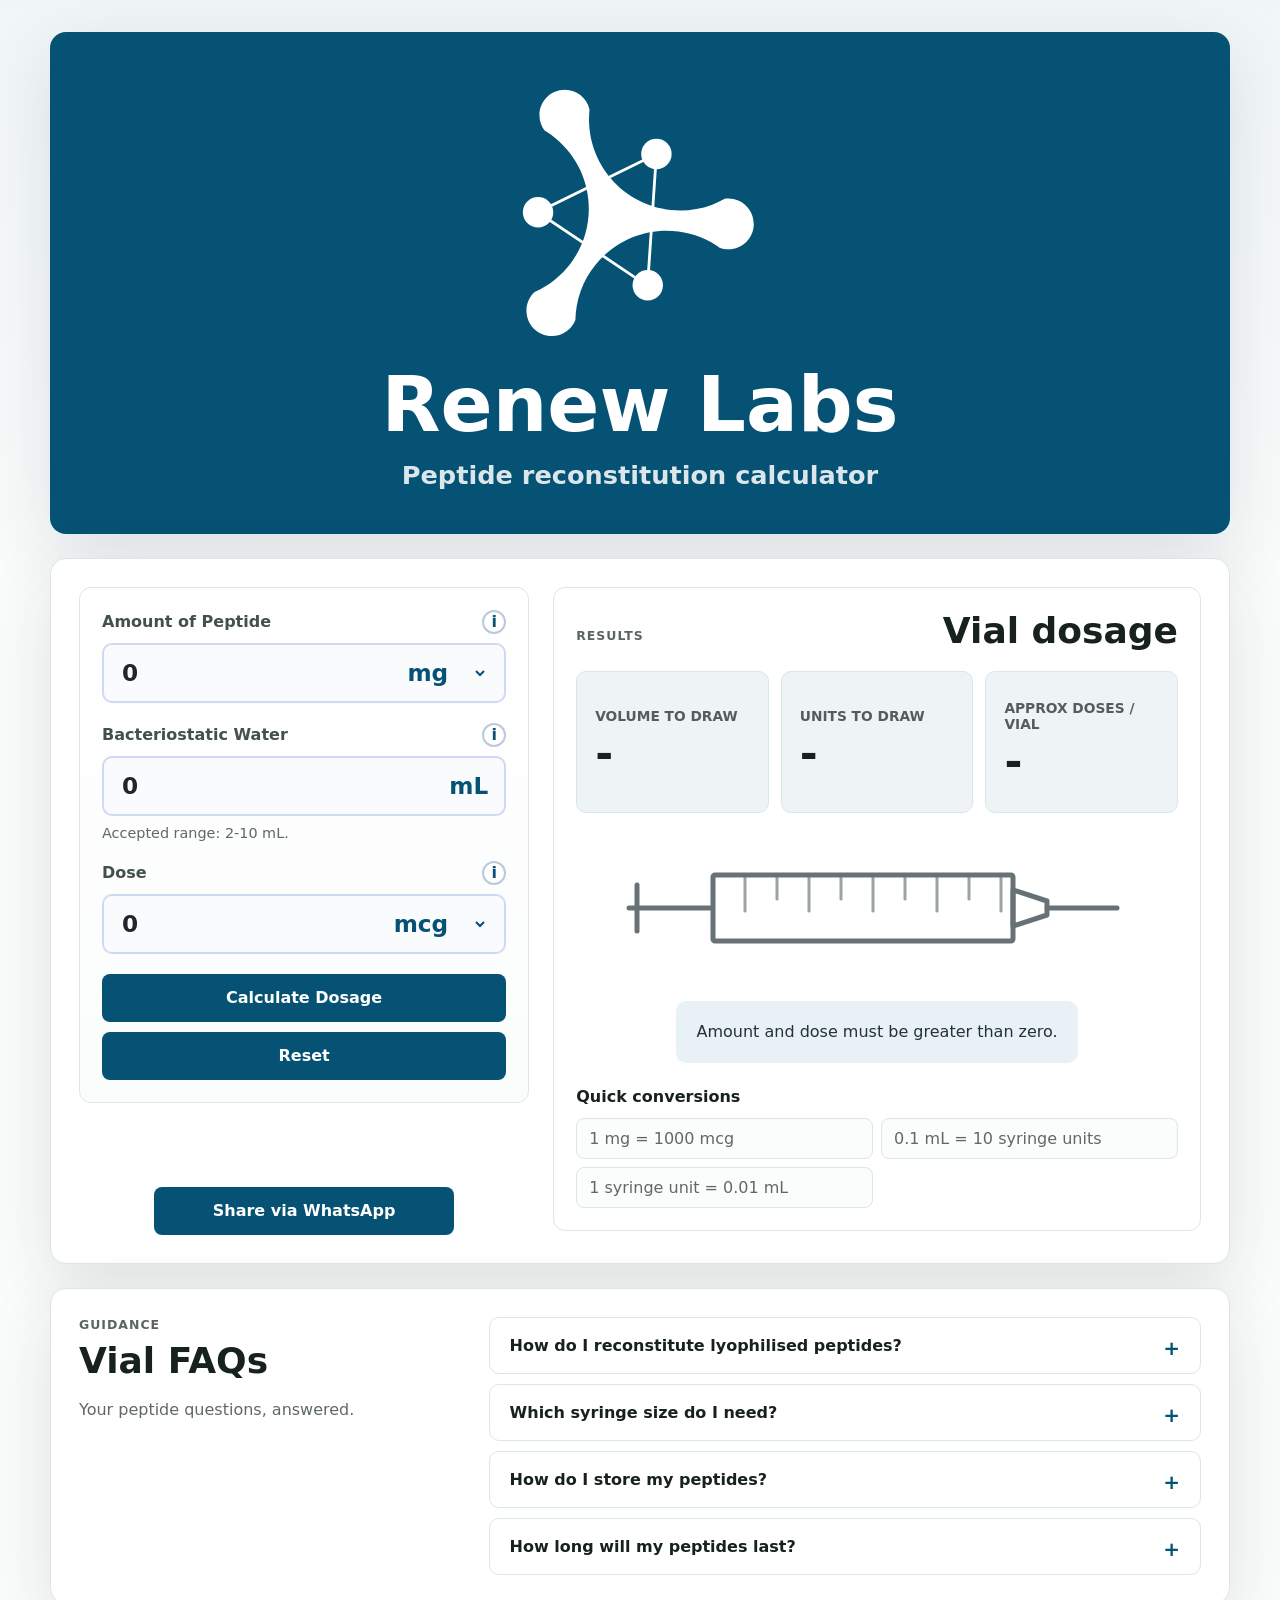
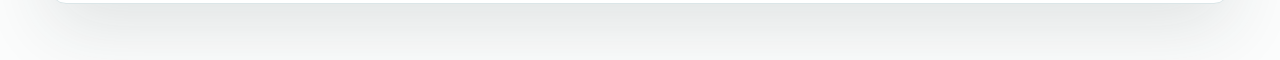
==== index.html @ fb5dd96b "Rename renew-peptide-calculator.html to index.html" ====
<!doctype html>
<html lang="en-GB">
  <head>
    <meta charset="UTF-8" />
    <meta name="viewport" content="width=device-width, initial-scale=1.0" />
    <meta
      name="description"
      content="Renew Labs peptide calculator for vial reconstitution research calculations."
    />
    <title>Renew Labs Peptide Calculator</title>
    <link rel="icon" type="image/svg+xml" href="data:image/svg+xml,%3Csvg%20xmlns%3D%22http%3A%2F%2Fwww.w3.org%2F2000%2Fsvg%22%20viewBox%3D%2269%2048%2075%2075%22%3E%3Cg%20fill%3D%22%23055275%22%3E%3Cpath%20d%3D%22M133.2%2C88.17c0%2C3.28-2.66%2C5.94-5.94%2C5.94-.74%2C0-1.44-.13-2.09-.37-.66-.47-1.35-.91-2.06-1.3-3.07-1.71-6.61-2.68-10.37-2.68-10.55%2C0-19.33%2C7.64-21.08%2C17.69-.18%2C1.06-.3%2C2.15-.32%2C3.26-.87%2C2.21-3.02%2C3.77-5.53%2C3.77-3.28%2C0-5.95-2.66-5.95-5.95%2C0-1.73.74-3.28%2C1.91-4.37.93-.41%2C1.82-.88%2C2.66-1.41%2C6.05-3.78%2C10.06-10.5%2C10.06-18.16%2C0-6.53-2.93-12.39-7.54-16.31-.88-.75-1.83-1.43-2.83-2.03-.76-1-1.21-2.24-1.21-3.59%2C0-3.29%2C2.66-5.95%2C5.95-5.95%2C2.82%2C0%2C5.18%2C1.96%2C5.8%2C4.6-.09.76-.12%2C1.53-.12%2C2.3%2C0%2C.26%2C0%2C.53.01.79.41%2C11.45%2C9.83%2C20.62%2C21.4%2C20.62%2C2.59%2C0%2C5.06-.46%2C7.35-1.3h0c1.07-.39%2C2.11-.87%2C3.09-1.43.28-.04.56-.06.85-.06%2C3.28%2C0%2C5.94%2C2.66%2C5.94%2C5.95Z%22%2F%3E%3Ccircle%20cx%3D%22110.35%22%20cy%3D%2271.78%22%20r%3D%223.57%22%2F%3E%3Ccircle%20cx%3D%22108.32%22%20cy%3D%22102.57%22%20r%3D%223.57%22%2F%3E%3Ccircle%20cx%3D%2282.58%22%20cy%3D%2285.44%22%20r%3D%223.57%22%2F%3E%3C%2Fg%3E%3Cpolygon%20points%3D%22108.27%20102.7%20110.35%2071.78%2082.5%2085.42%20108.27%20102.7%22%20fill%3D%22none%22%20stroke%3D%22%23055275%22%20stroke-miterlimit%3D%2210%22%20stroke-width%3D%22.66%22%2F%3E%3C%2Fsvg%3E" />
    <link rel="icon" type="image/png" sizes="32x32" href="[data-uri]" />
    <link rel="apple-touch-icon" href="[data-uri]" />
    <link rel="mask-icon" href="data:image/svg+xml,%3Csvg%20xmlns%3D%22http%3A%2F%2Fwww.w3.org%2F2000%2Fsvg%22%20viewBox%3D%2269%2048%2075%2075%22%3E%3Cg%20fill%3D%22%23055275%22%3E%3Cpath%20d%3D%22M133.2%2C88.17c0%2C3.28-2.66%2C5.94-5.94%2C5.94-.74%2C0-1.44-.13-2.09-.37-.66-.47-1.35-.91-2.06-1.3-3.07-1.71-6.61-2.68-10.37-2.68-10.55%2C0-19.33%2C7.64-21.08%2C17.69-.18%2C1.06-.3%2C2.15-.32%2C3.26-.87%2C2.21-3.02%2C3.77-5.53%2C3.77-3.28%2C0-5.95-2.66-5.95-5.95%2C0-1.73.74-3.28%2C1.91-4.37.93-.41%2C1.82-.88%2C2.66-1.41%2C6.05-3.78%2C10.06-10.5%2C10.06-18.16%2C0-6.53-2.93-12.39-7.54-16.31-.88-.75-1.83-1.43-2.83-2.03-.76-1-1.21-2.24-1.21-3.59%2C0-3.29%2C2.66-5.95%2C5.95-5.95%2C2.82%2C0%2C5.18%2C1.96%2C5.8%2C4.6-.09.76-.12%2C1.53-.12%2C2.3%2C0%2C.26%2C0%2C.53.01.79.41%2C11.45%2C9.83%2C20.62%2C21.4%2C20.62%2C2.59%2C0%2C5.06-.46%2C7.35-1.3h0c1.07-.39%2C2.11-.87%2C3.09-1.43.28-.04.56-.06.85-.06%2C3.28%2C0%2C5.94%2C2.66%2C5.94%2C5.95Z%22%2F%3E%3Ccircle%20cx%3D%22110.35%22%20cy%3D%2271.78%22%20r%3D%223.57%22%2F%3E%3Ccircle%20cx%3D%22108.32%22%20cy%3D%22102.57%22%20r%3D%223.57%22%2F%3E%3Ccircle%20cx%3D%2282.58%22%20cy%3D%2285.44%22%20r%3D%223.57%22%2F%3E%3C%2Fg%3E%3Cpolygon%20points%3D%22108.27%20102.7%20110.35%2071.78%2082.5%2085.42%20108.27%20102.7%22%20fill%3D%22none%22%20stroke%3D%22%23055275%22%20stroke-miterlimit%3D%2210%22%20stroke-width%3D%22.66%22%2F%3E%3C%2Fsvg%3E" color="#055275" />
    <meta name="theme-color" content="#055275" />
    <meta property="og:type" content="website" />
    <meta property="og:title" content="Renew Labs Peptide Calculator" />
    <meta property="og:description" content="Peptide reconstitution calculator for vial dosage research calculations." />
    <meta property="og:image" content="[data-uri]" />
    <meta name="twitter:card" content="summary" />
    <meta name="twitter:title" content="Renew Labs Peptide Calculator" />
    <meta name="twitter:description" content="Peptide reconstitution calculator for vial dosage research calculations." />
    <meta name="twitter:image" content="[data-uri]" />
    <style>
:root {
  --ink: #17221f;
  --muted: #5f6966;
  --soft: #eef4f5;
  --paper: #fbfcfc;
  --card: #ffffff;
  --line: #dbe6e8;
  --blue: #055275;
  --blue-deep: #04445f;
  --blue-soft: #e8f2f6;
  --green: #274c4f;
  --cream: #f7f4ee;
  --danger: #8d3d39;
  --shadow: 0 22px 70px rgba(29, 47, 52, 0.12);
  --radius: 8px;
  color-scheme: light;
  font-family:
    Inter, ui-sans-serif, system-ui, -apple-system, BlinkMacSystemFont, "Segoe UI",
    sans-serif;
}

* {
  box-sizing: border-box;
}

html {
  scroll-behavior: smooth;
}

body {
  min-height: 100vh;
  margin: 0;
  color: var(--ink);
  background:
    linear-gradient(180deg, rgba(238, 244, 245, 0.84), rgba(251, 252, 252, 0.94) 38%),
    var(--paper);
}

button,
input,
select {
  font: inherit;
}

button {
  cursor: pointer;
}

.page-shell {
  width: min(1180px, calc(100% - 28px));
  margin: 0 auto;
  padding: 32px 0 56px;
}

.hero {
  display: grid;
  min-height: 430px;
  padding: 42px 34px;
  color: #fff;
  background: var(--blue);
  border-radius: 16px;
  box-shadow: var(--shadow);
  place-items: center;
}

.hero-copy {
  display: grid;
  justify-items: center;
  max-width: 680px;
  text-align: center;
}

.hero-copy img,
.hero-copy .inline-logo {
  display: block;
  width: clamp(150px, 24vw, 260px);
  height: auto;
}

.hero-copy .inline-logo svg {
  display: block;
  width: 100%;
  height: auto;
}

.hero-copy strong {
  margin-top: 18px;
  font-size: clamp(2.2rem, 6vw, 4.8rem);
  line-height: 0.95;
}

.eyebrow {
  margin: 0 0 8px;
  color: color-mix(in srgb, currentColor 70%, transparent);
  font-size: 0.78rem;
  font-weight: 760;
  letter-spacing: 0.08em;
  text-transform: uppercase;
}

.hero h1,
.calculator-card h2,
.faq-shell h2 {
  margin: 0;
  letter-spacing: 0;
}

.hero h1 {
  max-width: 640px;
  margin-top: 18px;
  color: rgba(255, 255, 255, 0.86);
  font-size: clamp(1.15rem, 2.5vw, 1.6rem);
  font-weight: 640;
  line-height: 1.25;
}

.calculator-card,
.faq-shell {
  margin-top: 24px;
  padding: 28px;
  background: var(--card);
  border: 1px solid var(--line);
  border-radius: 16px;
  box-shadow: var(--shadow);
}

.calculator-card h2,
.faq-shell h2 {
  font-size: clamp(1.6rem, 3vw, 2.25rem);
}

.content-grid {
  display: grid;
  grid-template-columns: minmax(320px, 0.82fr) minmax(0, 1.18fr);
  gap: 24px;
  align-items: start;
}

.input-stack {
  display: grid;
  gap: 20px;
}

.input-panel,
.results-panel {
  display: grid;
  gap: 20px;
  padding: 22px;
  background: #fff;
  border: 1px solid var(--line);
  border-radius: 12px;
}

.input-panel {
  background: linear-gradient(180deg, #fff, #fbfcfc);
}

.field {
  display: grid;
  gap: 9px;
}

.field label {
  display: flex;
  align-items: center;
  justify-content: space-between;
  gap: 12px;
  color: #44504c;
  font-size: 1rem;
  font-weight: 740;
}

.info-dot {
  position: relative;
  display: inline-grid;
  width: 24px;
  height: 24px;
  flex: 0 0 auto;
  color: var(--blue);
  place-items: center;
  border: 2px solid #b9c9de;
  border-radius: 999px;
  background: #fff;
  font-weight: 800;
  line-height: 1;
  touch-action: manipulation;
}

.tip-pop {
  position: fixed;
  z-index: 20;
  max-width: min(300px, calc(100vw - 28px));
  padding: 10px 12px;
  color: #fff;
  font-size: 0.86rem;
  font-weight: 680;
  line-height: 1.35;
  background: var(--ink);
  border-radius: 8px;
  box-shadow: 0 14px 40px rgba(23, 34, 31, 0.18);
}

.tip-pop::before {
  content: "";
  position: absolute;
  top: -6px;
  left: 18px;
  width: 12px;
  height: 12px;
  background: var(--ink);
  transform: rotate(45deg);
}

.input-wrap {
  display: grid;
  grid-template-columns: minmax(0, 1fr) auto;
  align-items: center;
  min-height: 60px;
  padding: 0 16px;
  background: #f9fbfd;
  border: 2px solid #cddbf2;
  border-radius: 10px;
}

.input-wrap:focus-within {
  border-color: var(--blue);
  box-shadow: 0 0 0 4px rgba(56, 85, 121, 0.12);
}

.input-wrap input,
.input-wrap select {
  min-width: 0;
  height: 56px;
  color: #20262d;
  font-size: 1.45rem;
  font-weight: 720;
  line-height: 1;
  border: 0;
  outline: 0;
  background: transparent;
}

.input-wrap input[type="number"] {
  appearance: textfield;
  -moz-appearance: textfield;
}

.input-wrap input[type="number"]::-webkit-outer-spin-button,
.input-wrap input[type="number"]::-webkit-inner-spin-button {
  margin: 0;
  appearance: none;
  -webkit-appearance: none;
}

.input-wrap span,
.input-wrap select {
  display: flex;
  align-items: center;
  justify-content: flex-end;
  min-height: 56px;
  color: var(--blue);
  font-size: 1.45rem;
  font-weight: 780;
  line-height: 1;
  text-align: right;
}

.unit-select {
  grid-template-columns: minmax(0, 1fr) 108px;
}

.unit-select select {
  padding: 0 24px 0 0;
}

.hint {
  margin: 0;
  color: var(--muted);
  font-size: 0.9rem;
}

.button-row {
  display: grid;
  grid-template-columns: auto;
  gap: 10px;
}

.primary-action,
.secondary-action {
  min-height: 48px;
  padding: 0 18px;
  color: #fff;
  font-weight: 780;
  border: 0;
  border-radius: 8px;
  background: var(--blue);
  touch-action: manipulation;
}

.primary-action:hover,
.secondary-action:hover {
  background: var(--blue-deep);
}

.secondary-action {
  width: 100%;
}

.share-action {
  justify-self: center;
  width: min(300px, 100%);
  margin-top: clamp(18px, 5vw, 76px);
}

.result-head {
  display: flex;
  align-items: end;
  justify-content: space-between;
  gap: 12px;
}

.result-grid {
  display: grid;
  grid-template-columns: repeat(3, minmax(0, 1fr));
  gap: 12px;
}

.result-tile {
  display: grid;
  gap: 8px;
  min-height: 142px;
  padding: 18px;
  align-content: center;
  background: var(--soft);
  border: 1px solid var(--line);
  border-radius: 10px;
}

.result-tile.featured {
  color: #fff;
  background: var(--blue);
  border-color: var(--blue);
}

.result-tile.featured span {
  color: #fff;
}

.results-panel.invalid-state .result-tile.featured {
  color: var(--ink);
  background: var(--soft);
  border-color: var(--line);
}

.results-panel.invalid-state .result-tile.featured span {
  color: color-mix(in srgb, var(--ink) 72%, transparent);
}

.result-tile span {
  color: color-mix(in srgb, currentColor 72%, transparent);
  font-size: 0.86rem;
  font-weight: 750;
  text-transform: uppercase;
}

.result-tile strong {
  font-size: clamp(1.65rem, 4vw, 2.7rem);
  line-height: 1;
}

.syringe-wrap {
  display: grid;
  justify-items: center;
  gap: 18px;
}

.dose-illustration {
  width: min(520px, 88%);
  height: auto;
  color: #687276;
  fill: none;
  stroke: currentColor;
  stroke-linecap: round;
  stroke-linejoin: round;
  stroke-width: 5;
}

.syringe-fill {
  fill: var(--blue);
  opacity: 0.92;
  stroke: none;
}

.syringe-marks {
  stroke-width: 3;
  opacity: 0.65;
}

#syringeDisclaimer,
.note-box {
  margin: 0;
  padding: 18px 20px;
  color: #253038;
  line-height: 1.65;
  background: var(--blue-soft);
  border-radius: 10px;
}

.note-box {
  background: #f0f7f2;
}

.quick-conversions {
  display: grid;
  gap: 12px;
  padding-top: 4px;
}

.quick-conversions h3 {
  margin: 0;
  font-size: 1rem;
}

.conversion-grid {
  display: grid;
  grid-template-columns: repeat(2, minmax(0, 1fr));
  gap: 8px;
}

.conversion-grid span {
  padding: 10px 12px;
  color: var(--muted);
  background: #fbfcfc;
  border: 1px solid var(--line);
  border-radius: 8px;
}

.faq-shell {
  display: grid;
  grid-template-columns: 0.7fr 1.3fr;
  gap: 26px;
  align-items: start;
}

.faq-copy {
  position: sticky;
  top: 20px;
}

.faq-copy p:not(.eyebrow) {
  color: var(--muted);
  line-height: 1.65;
}

.faq-list {
  display: grid;
  gap: 10px;
}

.faq-item {
  border: 1px solid var(--line);
  border-radius: 10px;
  background: #fff;
}

.faq-item summary {
  padding: 18px 20px;
  font-weight: 780;
  list-style: none;
  cursor: pointer;
}

.faq-item summary::-webkit-details-marker {
  display: none;
}

.faq-item summary::after {
  content: "+";
  float: right;
  color: var(--blue);
  font-size: 1.25rem;
}

.faq-item[open] summary::after {
  content: "-";
}

.faq-answer {
  padding: 0 20px 20px;
  color: var(--muted);
  line-height: 1.65;
}

.faq-answer p {
  margin: 0 0 12px;
}

.faq-answer p:last-child {
  margin-bottom: 0;
}

.faq-answer a {
  color: var(--blue);
  font-weight: 750;
}

.faq-answer ol,
.faq-answer ul {
  margin: 0;
  padding-left: 1.2rem;
}

.invalid {
  color: var(--danger);
}

@media (max-width: 900px) {
  .hero,
  .content-grid,
  .faq-shell {
    grid-template-columns: 1fr;
  }

  .hero {
    min-height: auto;
  }

  .result-grid {
    grid-template-columns: 1fr;
  }

  .faq-copy {
    position: static;
  }
}

@media (max-width: 560px) {
  .page-shell {
    width: min(100% - 18px, 1180px);
    padding-top: 9px;
  }

  .hero,
  .calculator-card,
  .faq-shell,
  .input-panel,
  .results-panel {
    padding: 18px;
  }

  .button-row,
  .result-head {
    align-items: stretch;
    flex-direction: column;
  }

  .conversion-grid {
    grid-template-columns: 1fr;
  }

  .dose-illustration {
    width: min(360px, 100%);
  }

  .input-wrap input,
  .input-wrap select,
  .input-wrap span {
    font-size: 1.18rem;
  }
}

    </style>
  </head>
  <body>
    <main class="page-shell">
      <section class="hero" aria-labelledby="page-title">
        <div class="hero-copy">
          <span class="inline-logo" aria-hidden="true"><svg xmlns="http://www.w3.org/2000/svg" viewBox="76 53 61 65" aria-hidden="true">
  <g fill="#fff">
    <path d="M133.2,88.17c0,3.28-2.66,5.94-5.94,5.94-.74,0-1.44-.13-2.09-.37-.66-.47-1.35-.91-2.06-1.3-3.07-1.71-6.61-2.68-10.37-2.68-10.55,0-19.33,7.64-21.08,17.69-.18,1.06-.3,2.15-.32,3.26-.87,2.21-3.02,3.77-5.53,3.77-3.28,0-5.95-2.66-5.95-5.95,0-1.73.74-3.28,1.91-4.37.93-.41,1.82-.88,2.66-1.41,6.05-3.78,10.06-10.5,10.06-18.16,0-6.53-2.93-12.39-7.54-16.31-.88-.75-1.83-1.43-2.83-2.03-.76-1-1.21-2.24-1.21-3.59,0-3.29,2.66-5.95,5.95-5.95,2.82,0,5.18,1.96,5.8,4.6-.09.76-.12,1.53-.12,2.3,0,.26,0,.53.01.79.41,11.45,9.83,20.62,21.4,20.62,2.59,0,5.06-.46,7.35-1.3h0c1.07-.39,2.11-.87,3.09-1.43.28-.04.56-.06.85-.06,3.28,0,5.94,2.66,5.94,5.95Z"/>
    <circle cx="110.35" cy="71.78" r="3.57"/>
    <circle cx="108.32" cy="102.57" r="3.57"/>
    <circle cx="82.58" cy="85.44" r="3.57"/>
  </g>
  <polygon points="108.27 102.7 110.35 71.78 82.5 85.42 108.27 102.7" fill="none" stroke="#fff" stroke-miterlimit="10" stroke-width=".66"/>
</svg>
</span>
          <strong>Renew Labs</strong>
          <h1 id="page-title">Peptide reconstitution calculator</h1>
        </div>
      </section>

      <section class="calculator-card" aria-label="Peptide calculator">
        <div class="content-grid">
          <div class="input-stack">
          <form class="input-panel" id="calculatorForm">
            <div class="field">
              <label for="amountMg">
                <span>Amount of Peptide</span>
                <button class="info-dot" type="button" data-tip="Amount of peptide (in mg or iu) in the vial">i</button>
              </label>
              <div class="input-wrap unit-select">
                <input id="amountMg" name="amountMg" type="number" inputmode="decimal" min="0" step="0.01" value="0" />
                <select id="amountUnit" name="amountUnit" aria-label="Peptide amount unit">
                  <option value="mg">mg</option>
                  <option value="iu">iU</option>
                </select>
              </div>
            </div>

            <div class="field" id="waterField">
              <label for="waterMl">
                <span id="waterLabel">Bacteriostatic Water</span>
                <button class="info-dot" type="button" id="waterInfo" data-tip="Amount of bacteriostatic water you're adding to the vial">i</button>
              </label>
              <div class="input-wrap">
                <input id="waterMl" name="waterMl" type="number" inputmode="decimal" min="0" max="10" step="0.1" value="0" />
                <span>mL</span>
              </div>
              <p class="hint">Accepted range: 2-10 mL.</p>
            </div>

            <div class="field">
              <label for="doseValue">
                <span id="doseLabel">Dose</span>
                <button class="info-dot" type="button" data-tip="The dose you want. Choose either mcg, iU or mg">i</button>
              </label>
              <div class="input-wrap unit-select">
                <input id="doseValue" name="doseValue" type="number" inputmode="decimal" min="0" step="0.01" value="0" />
                <select id="doseUnit" name="doseUnit" aria-label="Dose unit">
                  <option value="mcg">mcg</option>
                  <option value="iu">iU</option>
                  <option value="mg">mg</option>
                </select>
              </div>
            </div>

            <div class="button-row">
              <button class="primary-action" type="button" id="calculateButton">Calculate Dosage</button>
              <button class="secondary-action" type="reset">Reset</button>
            </div>
          </form>
          <button class="primary-action share-action" type="button" id="shareButton">Share via WhatsApp</button>
          </div>

          <section class="results-panel invalid-state" aria-live="polite">
            <div class="result-head">
              <p class="eyebrow">Results</p>
              <h2 id="resultTitle">Vial dosage</h2>
            </div>

            <div class="result-grid">
              <article class="result-tile featured">
                <span id="volumeTitle">Volume to draw</span>
                <strong id="volumeMl">-</strong>
              </article>
              <article class="result-tile" id="unitTile">
                <span id="unitTitle">Units to draw</span>
                <strong id="unitResult">-</strong>
              </article>
              <article class="result-tile" id="countTile">
                <span id="countTitle">Approx doses / vial</span>
                <strong id="doseCount">-</strong>
              </article>
            </div>

            <div class="syringe-wrap" id="syringeWrap" aria-label="Syringe draw guide">
              <svg class="dose-illustration syringe-illustration" viewBox="0 0 520 150" role="img" aria-label="Syringe">
                <line x1="12" y1="75" x2="95" y2="75" />
                <line x1="20" y1="52" x2="20" y2="98" />
                <rect class="syringe-fill" id="syringeFill" x="96" y="42" width="0" height="66" rx="2" />
                <rect x="96" y="42" width="300" height="66" rx="2" />
                <g class="syringe-marks">
                  <line x1="128" y1="42" x2="128" y2="78" />
                  <line x1="160" y1="42" x2="160" y2="66" />
                  <line x1="192" y1="42" x2="192" y2="78" />
                  <line x1="224" y1="42" x2="224" y2="66" />
                  <line x1="256" y1="42" x2="256" y2="78" />
                  <line x1="288" y1="42" x2="288" y2="66" />
                  <line x1="320" y1="42" x2="320" y2="78" />
                  <line x1="352" y1="42" x2="352" y2="66" />
                  <line x1="384" y1="42" x2="384" y2="78" />
                </g>
                <path d="M396 57 L430 68 L430 82 L396 93 Z" />
                <line x1="430" y1="75" x2="500" y2="75" />
              </svg>
              <p id="syringeDisclaimer">
                Enter your peptide amount, bacteriostatic water and dose to calculate your draw volume.
              </p>
            </div>

            <section class="quick-conversions" aria-labelledby="conversion-title">
              <h3 id="conversion-title">Quick conversions</h3>
              <div class="conversion-grid">
                <span>1 mg = 1000 mcg</span>
                <span>0.1 mL = 10 syringe units</span>
                <span>1 syringe unit = 0.01 mL</span>
              </div>
            </section>
          </section>
        </div>
      </section>

      <section class="faq-shell">
        <div class="faq-copy">
          <p class="eyebrow">Guidance</p>
          <h2 id="faqTitle">Vial FAQs</h2>
          <p>Your peptide questions, answered.</p>
        </div>
        <div class="faq-list" id="faqList">
          <details class="faq-item">
            <summary>How do I reconstitute lyophilised peptides?</summary>
            <div class="faq-answer">
              <p>Add the chosen amount of bacteriostatic water to the peptide vial. Allow it to sit for 1-2 minutes. Use reconstitution syringes found <a href="https://docs.google.com/spreadsheets/d/1SHIV8DyZ_1Wl9HtnlXaGnZBrpvp4KybQKamQurZHVnc/edit?usp=sharing" target="_blank" rel="noopener">here</a>.</p>
            </div>
          </details>
          <details class="faq-item">
            <summary>Which syringe size do I need?</summary>
            <div class="faq-answer">
              <p>0.5 or 1 mL syringes with a 29 or 30 gauge needle are recommended. You will also need alcohol swabs and a sharps bin. A list of products can be found <a href="https://docs.google.com/spreadsheets/d/1SHIV8DyZ_1Wl9HtnlXaGnZBrpvp4KybQKamQurZHVnc/edit?usp=sharing" target="_blank" rel="noopener">here</a>.</p>
            </div>
          </details>
          <details class="faq-item">
            <summary>How do I store my peptides?</summary>
            <div class="faq-answer">
              <p>All peptides, once reconstituted need to be refrigerated. To keep the them sterile we recommend you keeping them in a closed, airtight box such as a Tupperware container.</p>
            </div>
          </details>
          <details class="faq-item">
            <summary>How long will my peptides last?</summary>
            <div class="faq-answer">
              <p>Peptides are medications and thus have an amount of time during which they are most effective. For the most it is recommended that you aim to use your peptide within in 30 days of reconstitution.</p>
            </div>
          </details>
        </div>
      </section>
    </main>

    <script>

// Pristine, fully self-contained snapshot of this page, captured before any
// runtime mutation. Used to re-share THIS calculator as an .html file.
const PRISTINE_HTML = "<!doctype html>\n" + document.documentElement.outerHTML;

const UNIT_ML = 0.01;
const SYRINGE_VISUAL_ML = 1;
const els = {
  form: document.querySelector("#calculatorForm"),
  amount: document.querySelector("#amountMg"),
  amountUnit: document.querySelector("#amountUnit"),
  waterMl: document.querySelector("#waterMl"),
  doseValue: document.querySelector("#doseValue"),
  doseUnit: document.querySelector("#doseUnit"),
  volumeMl: document.querySelector("#volumeMl"),
  unitResult: document.querySelector("#unitResult"),
  doseCount: document.querySelector("#doseCount"),
  syringeFill: document.querySelector("#syringeFill"),
  syringeDisclaimer: document.querySelector("#syringeDisclaimer"),
  faqList: document.querySelector("#faqList"),
  calculateButton: document.querySelector("#calculateButton"),
  shareButton: document.querySelector("#shareButton"),
};

const state = {
  tip: null,
  tipOwner: null,
};

function numberFromInput(input) {
  return Number.parseFloat(input.value);
}

function formatNumber(value, max = 2) {
  if (!Number.isFinite(value)) return "0";
  const minimumFractionDigits = value > 0 && value < 1 ? Math.min(2, max) : 0;
  return new Intl.NumberFormat("en-GB", {
    maximumFractionDigits: max,
    minimumFractionDigits,
  }).format(value);
}

function formatMl(value) {
  const digits = value < 0.1 ? 3 : 2;
  return `${formatNumber(value, digits)} mL`;
}

function doseInBaseUnits() {
  const dose = numberFromInput(els.doseValue);
  if (els.doseUnit.value === "mg") return dose * 1000;
  return dose;
}

function amountInBaseUnits() {
  const amount = numberFromInput(els.amount);
  return els.amountUnit.value === "mg" ? amount * 1000 : amount;
}

function unitsAreCompatible() {
  const amountIsIu = els.amountUnit.value === "iu";
  const doseIsIu = els.doseUnit.value === "iu";
  return amountIsIu === doseIsIu;
}

function setSyringeFill(volumeMl) {
  const fillWidth = Math.max(0, Math.min(300, (volumeMl / SYRINGE_VISUAL_ML) * 300));
  els.syringeFill.setAttribute("width", String(fillWidth));
}

function setResultError(message) {
  document.querySelector(".results-panel").classList.add("invalid-state");
  els.volumeMl.textContent = "-";
  els.unitResult.textContent = "-";
  els.doseCount.textContent = "-";
  els.syringeDisclaimer.textContent = message;
  setSyringeFill(0);
}

function clearResultError() {
  document.querySelector(".results-panel").classList.remove("invalid-state");
  els.volumeMl.classList.remove("invalid");
}

function calculate() {
  syncUrl();

  const amount = amountInBaseUnits();
  const dose = doseInBaseUnits();
  const waterMl = numberFromInput(els.waterMl);

  if (amount <= 0 || dose <= 0 || !Number.isFinite(amount) || !Number.isFinite(dose)) {
    setResultError("Amount and dose must be greater than zero.");
    return;
  }

  if (waterMl < 2 || waterMl > 10 || !Number.isFinite(waterMl)) {
    setResultError("Bacteriostatic water should be between 2 and 10 mL.");
    return;
  }

  if (!unitsAreCompatible()) {
    setResultError("IU is compound-specific. Use iU for both amount and dose, or use mg/mcg.");
    return;
  }

  clearResultError();

  const volumeMl = (dose / amount) * waterMl;
  const syringeUnits = volumeMl / UNIT_ML;
  const doses = amount / dose;

  els.volumeMl.textContent = formatMl(volumeMl);
  els.unitResult.textContent = formatNumber(syringeUnits, 1);
  els.doseCount.textContent = formatNumber(doses, doses < 1 ? 2 : 1);
  els.syringeDisclaimer.innerHTML = `This result is equivalent to <strong>${formatMl(volumeMl)}</strong>. We recommend you use a <strong>0.3 mL, 0.5 mL or 1 mL</strong> syringe.`;
  setSyringeFill(volumeMl);
}

function syncDoseUnitToAmount() {
  if (els.amountUnit.value === "iu") {
    els.doseUnit.value = "iu";
    return;
  }

  els.doseUnit.value = "mcg";
}

function syncUrl() {
  try {
    const url = new URL(window.location.href);
    url.searchParams.delete("mode");
    url.searchParams.set("amount", els.amount.value || "0");
    url.searchParams.set("amountUnit", els.amountUnit.value);
    url.searchParams.set("water", els.waterMl.value || "0");
    url.searchParams.set("dose", els.doseValue.value || "0");
    url.searchParams.set("unit", els.doseUnit.value);
    window.history.replaceState({}, "", url);
  } catch {
    // Some in-app browsers restrict history updates for local files.
  }
}

function restoreFromUrl() {
  const params = new URLSearchParams(window.location.search);
  const amount = params.get("amount");
  const amountUnit = params.get("amountUnit");
  const water = params.get("water");
  const dose = params.get("dose");
  const unit = params.get("unit");

  if (amount) els.amount.value = amount;
  if (amountUnit === "mg" || amountUnit === "iu") els.amountUnit.value = amountUnit;
  if (water) els.waterMl.value = water;
  if (dose) els.doseValue.value = dose;
  if (unit === "mg" || unit === "mcg" || unit === "iu") els.doseUnit.value = unit;

  if (!unit) syncDoseUnitToAmount();
  calculate();
}

function showTip(button) {
  hideTip();

  const tip = document.createElement("div");
  tip.className = "tip-pop";
  tip.textContent = button.dataset.tip;
  document.body.append(tip);

  const rect = button.getBoundingClientRect();
  const top = rect.bottom + 10;
  const left = Math.min(rect.left - 12, window.innerWidth - tip.offsetWidth - 14);
  tip.style.top = `${top}px`;
  tip.style.left = `${Math.max(14, left)}px`;
  button.setAttribute("aria-label", button.dataset.tip);
  state.tip = tip;
  state.tipOwner = button;
}

function hideTip() {
  if (state.tip) {
    state.tip.remove();
    state.tip = null;
    state.tipOwner = null;
  }
}

function setTemporaryButtonText(button, text) {
  const original = button.textContent;
  button.textContent = text;
  window.setTimeout(() => {
    button.textContent = original;
  }, 1800);
}

async function copyShareText(text) {
  if (navigator.clipboard && window.isSecureContext) {
    await navigator.clipboard.writeText(text);
    return true;
  }

  return false;
}

function buildSelfFile() {
  return new File([PRISTINE_HTML], "renew-peptide-calculator.html", {
    type: "text/html",
  });
}

async function shareCalculator(event) {
  if (event) event.preventDefault();
  calculate();

  const isHosted =
    window.location.protocol === "http:" || window.location.protocol === "https:";
  const url = window.location.href;
  const blurb = "Renew Labs peptide reconstitution calculator.";

  // 1) Best path: attach THIS calculator as an .html file to the native share
  //    sheet (WhatsApp appears as an option, with the file already attached).
  try {
    const file = buildSelfFile();
    if (navigator.canShare && navigator.canShare({ files: [file] })) {
      await navigator.share({
        files: [file],
        title: "Renew Labs Peptide Calculator",
        text: blurb,
      });
      return;
    }
  } catch (error) {
    if (error && error.name === "AbortError") return; // user dismissed the sheet
    // otherwise fall through to the link/text fallbacks
  }

  // 2) Hosted at a real URL: share the link (sheet first, then WhatsApp web).
  if (isHosted) {
    try {
      if (navigator.share) {
        await navigator.share({
          title: "Renew Labs Peptide Calculator",
          text: blurb,
          url,
        });
        return;
      }
    } catch (error) {
      if (error && error.name === "AbortError") return;
    }
    window.open(
      `https://wa.me/?text=${encodeURIComponent(`${blurb} ${url}`)}`,
      "_blank",
      "noopener,noreferrer"
    );
    return;
  }

  // 3) Opened from a local file with no file-share support: copy + guide,
  //    never navigate away or crash.
  try {
    if (await copyShareText(blurb)) {
      setTemporaryButtonText(els.shareButton, "Copied — attach this file");
      return;
    }
  } catch {
    // ignore and show the manual hint
  }

  setTemporaryButtonText(els.shareButton, "Attach this HTML file");
}

els.amountUnit.addEventListener("change", () => {
  syncDoseUnitToAmount();
  calculate();
});

// Keep the calculator live on desktop and on browsers that fire input events.
["input", "change"].forEach((eventName) => {
  els.form.addEventListener(eventName, () => calculate());
});

// Explicit, always-reliable trigger (primary path on mobile).
els.calculateButton.addEventListener("click", () => {
  hideTip();
  if (document.activeElement && typeof document.activeElement.blur === "function") {
    document.activeElement.blur(); // commit any in-progress number entry first
  }
  calculate();
});

els.form.addEventListener("reset", (event) => {
  event.preventDefault();
  hideTip();
  els.amount.value = "0";
  els.amountUnit.value = "mg";
  els.waterMl.value = "0";
  els.doseValue.value = "0";
  els.doseUnit.value = "mcg";
  calculate();
});

// Clear the placeholder zero on focus (covers tap on iOS/Android and click on
// desktop), restore it on blur when left empty.
[els.amount, els.waterMl, els.doseValue].forEach((input) => {
  input.addEventListener("focus", () => {
    if (input.value === "0") {
      input.value = "";
      try {
        if (typeof input.select === "function") input.select();
      } catch {
        // some browsers reject select() on number inputs; safe to ignore
      }
    }
  });

  input.addEventListener("blur", () => {
    if (input.value.trim() === "") {
      input.value = "0";
      calculate();
    }
  });
});

// Tooltips: a single click handler works on tap (mobile) and click (desktop).
// Tap the dot again, or anywhere else, to dismiss.
document.querySelectorAll(".info-dot").forEach((button) => {
  button.title = button.dataset.tip;

  button.addEventListener("click", (event) => {
    event.preventDefault();
    event.stopPropagation();
    if (state.tipOwner === button) {
      hideTip();
    } else {
      showTip(button);
    }
  });
});

// FAQ accordion: opening one closes the others (all platforms).
els.faqList.addEventListener(
  "toggle",
  (event) => {
    const activeItem = event.target;
    if (!activeItem.open) return;

    els.faqList.querySelectorAll(".faq-item").forEach((item) => {
      if (item !== activeItem) item.open = false;
    });
  },
  true
);

document.addEventListener("click", hideTip);
window.addEventListener("resize", hideTip);
window.addEventListener("scroll", hideTip, { passive: true });
els.shareButton.addEventListener("click", shareCalculator);

restoreFromUrl();

    </script>
  </body>
</html>
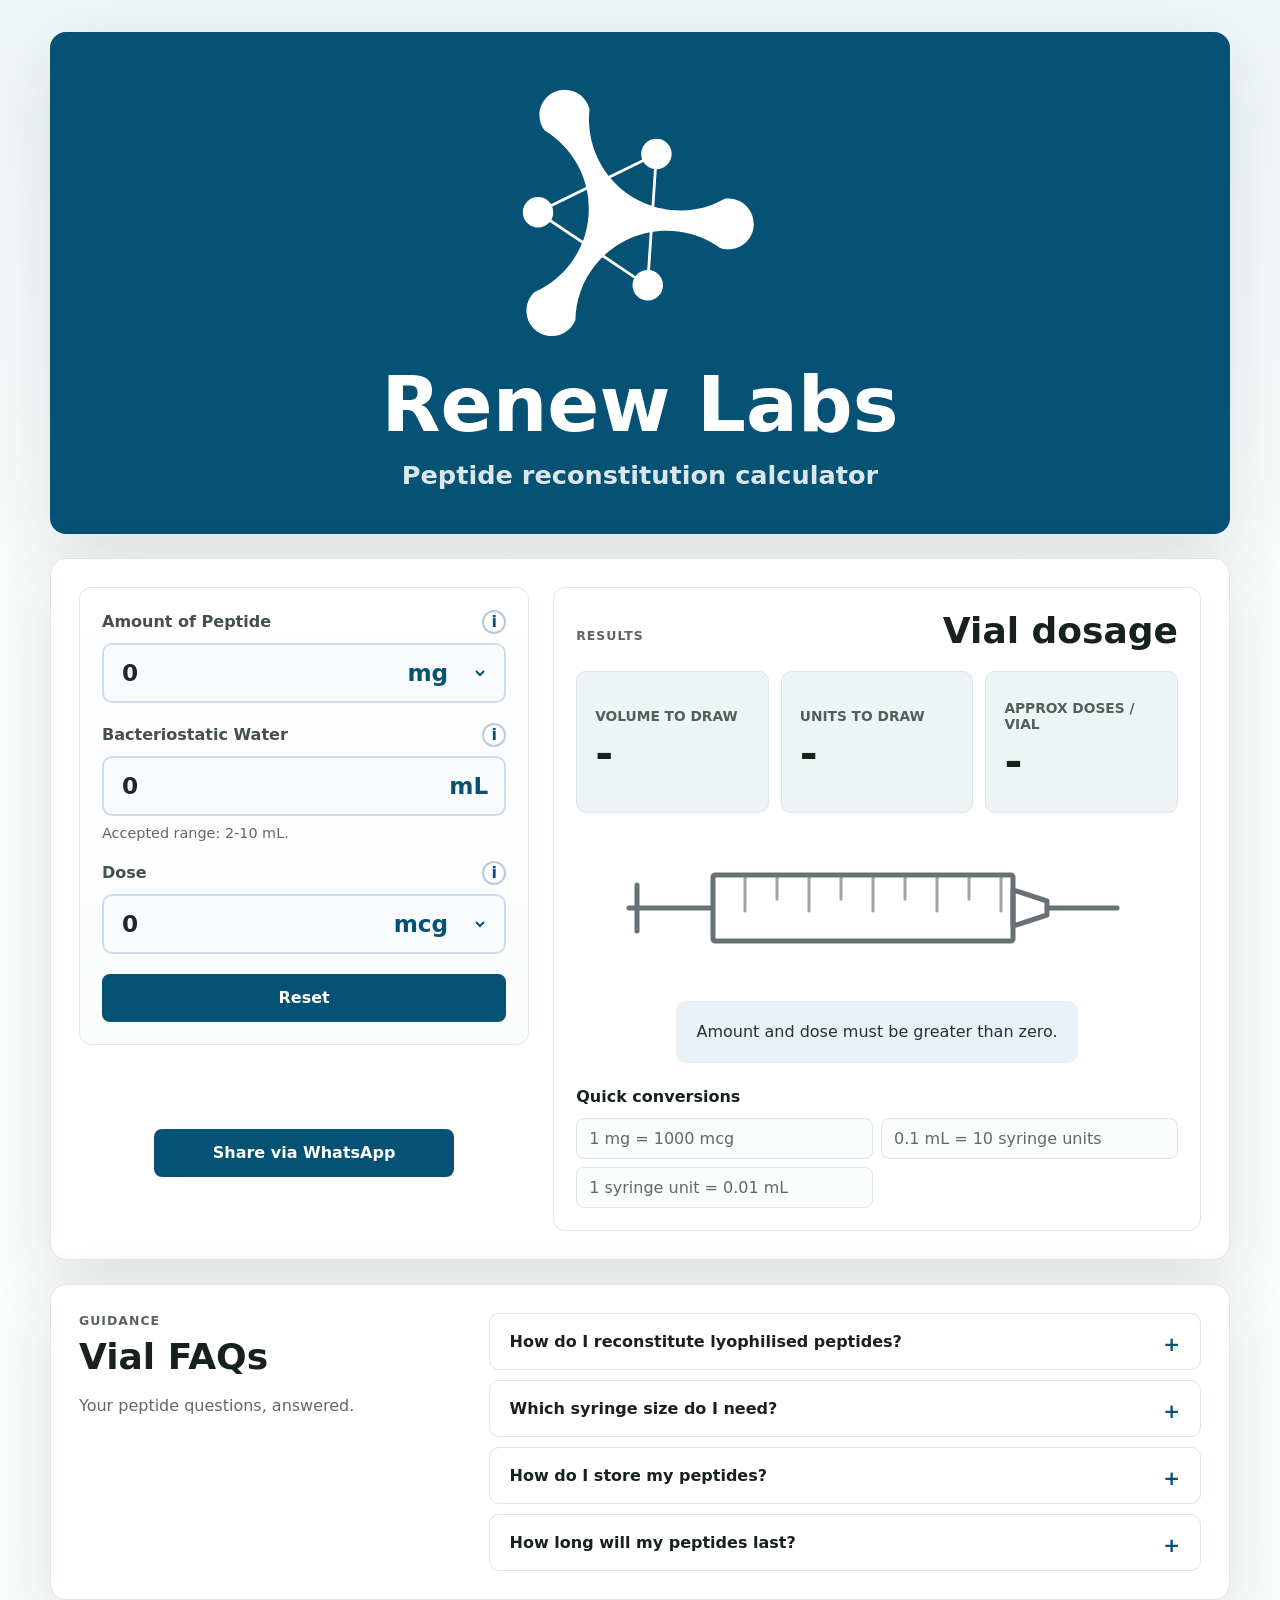
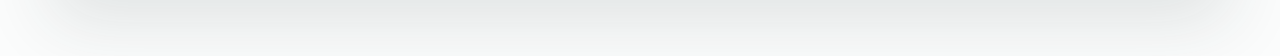
==== commit 95a2dbe4: "Add files via upload" ====
--- a/index.html
+++ b/index.html
@@ -660,7 +660,6 @@
             </div>
 
             <div class="button-row">
-              <button class="primary-action" type="button" id="calculateButton">Calculate Dosage</button>
               <button class="secondary-action" type="reset">Reset</button>
             </div>
           </form>
@@ -762,10 +761,6 @@
 
     <script>
 
-// Pristine, fully self-contained snapshot of this page, captured before any
-// runtime mutation. Used to re-share THIS calculator as an .html file.
-const PRISTINE_HTML = "<!doctype html>\n" + document.documentElement.outerHTML;
-
 const UNIT_ML = 0.01;
 const SYRINGE_VISUAL_ML = 1;
 const els = {
@@ -781,7 +776,6 @@
   syringeFill: document.querySelector("#syringeFill"),
   syringeDisclaimer: document.querySelector("#syringeDisclaimer"),
   faqList: document.querySelector("#faqList"),
-  calculateButton: document.querySelector("#calculateButton"),
   shareButton: document.querySelector("#shareButton"),
 };
 
@@ -947,89 +941,29 @@
   }
 }
 
-function setTemporaryButtonText(button, text) {
-  const original = button.textContent;
-  button.textContent = text;
-  window.setTimeout(() => {
-    button.textContent = original;
-  }, 1800);
-}
-
-async function copyShareText(text) {
-  if (navigator.clipboard && window.isSecureContext) {
-    await navigator.clipboard.writeText(text);
-    return true;
-  }
-
-  return false;
-}
-
-function buildSelfFile() {
-  return new File([PRISTINE_HTML], "renew-peptide-calculator.html", {
-    type: "text/html",
-  });
-}
-
-async function shareCalculator(event) {
+function shareMessage() {
+  // Use the live site URL. When the page is served over http(s) we use its own
+  // origin (so a custom domain is picked up automatically); otherwise — e.g.
+  // when the file is opened locally (file://) — we fall back to the live URL.
+  const isHosted = window.location.protocol === "http:" || window.location.protocol === "https:";
+  const url = isHosted
+    ? window.location.origin.replace(/\/$/, "")
+    : "https://renew-labs-peptide-calculator.vercel.app";
+  return (
+    "Calculate your peptide dose using Renew Lab's peptide calculator.\n\n" +
+    url +
+    "\n\n" +
+    "Want pharmaceutical-grade peptides or free personalised advice? WhatsApp +447873949765"
+  );
+}
+
+function shareCalculator(event) {
   if (event) event.preventDefault();
-  calculate();
-
-  const isHosted =
-    window.location.protocol === "http:" || window.location.protocol === "https:";
-  const url = window.location.href;
-  const blurb = "Renew Labs peptide reconstitution calculator.";
-
-  // 1) Best path: attach THIS calculator as an .html file to the native share
-  //    sheet (WhatsApp appears as an option, with the file already attached).
-  try {
-    const file = buildSelfFile();
-    if (navigator.canShare && navigator.canShare({ files: [file] })) {
-      await navigator.share({
-        files: [file],
-        title: "Renew Labs Peptide Calculator",
-        text: blurb,
-      });
-      return;
-    }
-  } catch (error) {
-    if (error && error.name === "AbortError") return; // user dismissed the sheet
-    // otherwise fall through to the link/text fallbacks
-  }
-
-  // 2) Hosted at a real URL: share the link (sheet first, then WhatsApp web).
-  if (isHosted) {
-    try {
-      if (navigator.share) {
-        await navigator.share({
-          title: "Renew Labs Peptide Calculator",
-          text: blurb,
-          url,
-        });
-        return;
-      }
-    } catch (error) {
-      if (error && error.name === "AbortError") return;
-    }
-    window.open(
-      `https://wa.me/?text=${encodeURIComponent(`${blurb} ${url}`)}`,
-      "_blank",
-      "noopener,noreferrer"
-    );
-    return;
-  }
-
-  // 3) Opened from a local file with no file-share support: copy + guide,
-  //    never navigate away or crash.
-  try {
-    if (await copyShareText(blurb)) {
-      setTemporaryButtonText(els.shareButton, "Copied — attach this file");
-      return;
-    }
-  } catch {
-    // ignore and show the manual hint
-  }
-
-  setTemporaryButtonText(els.shareButton, "Attach this HTML file");
+  window.open(
+    `https://wa.me/?text=${encodeURIComponent(shareMessage())}`,
+    "_blank",
+    "noopener,noreferrer"
+  );
 }
 
 els.amountUnit.addEventListener("change", () => {
@@ -1040,15 +974,6 @@
 // Keep the calculator live on desktop and on browsers that fire input events.
 ["input", "change"].forEach((eventName) => {
   els.form.addEventListener(eventName, () => calculate());
-});
-
-// Explicit, always-reliable trigger (primary path on mobile).
-els.calculateButton.addEventListener("click", () => {
-  hideTip();
-  if (document.activeElement && typeof document.activeElement.blur === "function") {
-    document.activeElement.blur(); // commit any in-progress number entry first
-  }
-  calculate();
 });
 
 els.form.addEventListener("reset", (event) => {
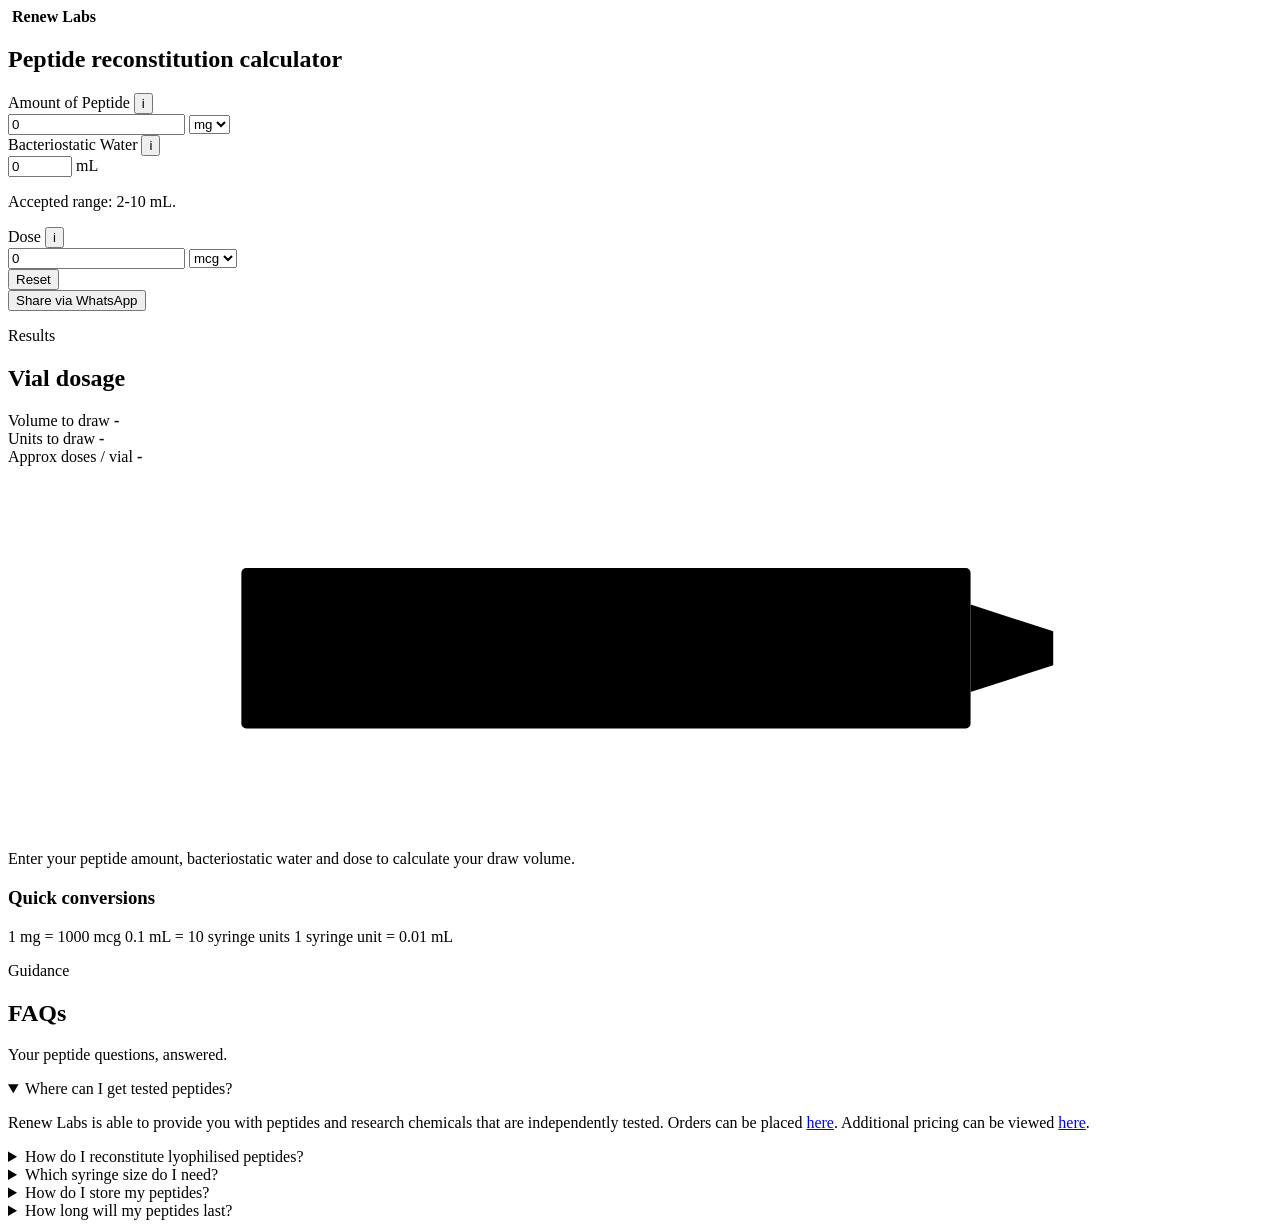
==== commit ad4b8a23: "Add files via upload" ====
--- a/index.html
+++ b/index.html
@@ -8,607 +8,13 @@
       content="Renew Labs peptide calculator for vial reconstitution research calculations."
     />
     <title>Renew Labs Peptide Calculator</title>
-    <link rel="icon" type="image/svg+xml" href="data:image/svg+xml,%3Csvg%20xmlns%3D%22http%3A%2F%2Fwww.w3.org%2F2000%2Fsvg%22%20viewBox%3D%2269%2048%2075%2075%22%3E%3Cg%20fill%3D%22%23055275%22%3E%3Cpath%20d%3D%22M133.2%2C88.17c0%2C3.28-2.66%2C5.94-5.94%2C5.94-.74%2C0-1.44-.13-2.09-.37-.66-.47-1.35-.91-2.06-1.3-3.07-1.71-6.61-2.68-10.37-2.68-10.55%2C0-19.33%2C7.64-21.08%2C17.69-.18%2C1.06-.3%2C2.15-.32%2C3.26-.87%2C2.21-3.02%2C3.77-5.53%2C3.77-3.28%2C0-5.95-2.66-5.95-5.95%2C0-1.73.74-3.28%2C1.91-4.37.93-.41%2C1.82-.88%2C2.66-1.41%2C6.05-3.78%2C10.06-10.5%2C10.06-18.16%2C0-6.53-2.93-12.39-7.54-16.31-.88-.75-1.83-1.43-2.83-2.03-.76-1-1.21-2.24-1.21-3.59%2C0-3.29%2C2.66-5.95%2C5.95-5.95%2C2.82%2C0%2C5.18%2C1.96%2C5.8%2C4.6-.09.76-.12%2C1.53-.12%2C2.3%2C0%2C.26%2C0%2C.53.01.79.41%2C11.45%2C9.83%2C20.62%2C21.4%2C20.62%2C2.59%2C0%2C5.06-.46%2C7.35-1.3h0c1.07-.39%2C2.11-.87%2C3.09-1.43.28-.04.56-.06.85-.06%2C3.28%2C0%2C5.94%2C2.66%2C5.94%2C5.95Z%22%2F%3E%3Ccircle%20cx%3D%22110.35%22%20cy%3D%2271.78%22%20r%3D%223.57%22%2F%3E%3Ccircle%20cx%3D%22108.32%22%20cy%3D%22102.57%22%20r%3D%223.57%22%2F%3E%3Ccircle%20cx%3D%2282.58%22%20cy%3D%2285.44%22%20r%3D%223.57%22%2F%3E%3C%2Fg%3E%3Cpolygon%20points%3D%22108.27%20102.7%20110.35%2071.78%2082.5%2085.42%20108.27%20102.7%22%20fill%3D%22none%22%20stroke%3D%22%23055275%22%20stroke-miterlimit%3D%2210%22%20stroke-width%3D%22.66%22%2F%3E%3C%2Fsvg%3E" />
-    <link rel="icon" type="image/png" sizes="32x32" href="[data-uri]" />
-    <link rel="apple-touch-icon" href="[data-uri]" />
-    <link rel="mask-icon" href="data:image/svg+xml,%3Csvg%20xmlns%3D%22http%3A%2F%2Fwww.w3.org%2F2000%2Fsvg%22%20viewBox%3D%2269%2048%2075%2075%22%3E%3Cg%20fill%3D%22%23055275%22%3E%3Cpath%20d%3D%22M133.2%2C88.17c0%2C3.28-2.66%2C5.94-5.94%2C5.94-.74%2C0-1.44-.13-2.09-.37-.66-.47-1.35-.91-2.06-1.3-3.07-1.71-6.61-2.68-10.37-2.68-10.55%2C0-19.33%2C7.64-21.08%2C17.69-.18%2C1.06-.3%2C2.15-.32%2C3.26-.87%2C2.21-3.02%2C3.77-5.53%2C3.77-3.28%2C0-5.95-2.66-5.95-5.95%2C0-1.73.74-3.28%2C1.91-4.37.93-.41%2C1.82-.88%2C2.66-1.41%2C6.05-3.78%2C10.06-10.5%2C10.06-18.16%2C0-6.53-2.93-12.39-7.54-16.31-.88-.75-1.83-1.43-2.83-2.03-.76-1-1.21-2.24-1.21-3.59%2C0-3.29%2C2.66-5.95%2C5.95-5.95%2C2.82%2C0%2C5.18%2C1.96%2C5.8%2C4.6-.09.76-.12%2C1.53-.12%2C2.3%2C0%2C.26%2C0%2C.53.01.79.41%2C11.45%2C9.83%2C20.62%2C21.4%2C20.62%2C2.59%2C0%2C5.06-.46%2C7.35-1.3h0c1.07-.39%2C2.11-.87%2C3.09-1.43.28-.04.56-.06.85-.06%2C3.28%2C0%2C5.94%2C2.66%2C5.94%2C5.95Z%22%2F%3E%3Ccircle%20cx%3D%22110.35%22%20cy%3D%2271.78%22%20r%3D%223.57%22%2F%3E%3Ccircle%20cx%3D%22108.32%22%20cy%3D%22102.57%22%20r%3D%223.57%22%2F%3E%3Ccircle%20cx%3D%2282.58%22%20cy%3D%2285.44%22%20r%3D%223.57%22%2F%3E%3C%2Fg%3E%3Cpolygon%20points%3D%22108.27%20102.7%20110.35%2071.78%2082.5%2085.42%20108.27%20102.7%22%20fill%3D%22none%22%20stroke%3D%22%23055275%22%20stroke-miterlimit%3D%2210%22%20stroke-width%3D%22.66%22%2F%3E%3C%2Fsvg%3E" color="#055275" />
-    <meta name="theme-color" content="#055275" />
-    <meta property="og:type" content="website" />
-    <meta property="og:title" content="Renew Labs Peptide Calculator" />
-    <meta property="og:description" content="Peptide reconstitution calculator for vial dosage research calculations." />
-    <meta property="og:image" content="[data-uri]" />
-    <meta name="twitter:card" content="summary" />
-    <meta name="twitter:title" content="Renew Labs Peptide Calculator" />
-    <meta name="twitter:description" content="Peptide reconstitution calculator for vial dosage research calculations." />
-    <meta name="twitter:image" content="[data-uri]" />
-    <style>
-:root {
-  --ink: #17221f;
-  --muted: #5f6966;
-  --soft: #eef4f5;
-  --paper: #fbfcfc;
-  --card: #ffffff;
-  --line: #dbe6e8;
-  --blue: #055275;
-  --blue-deep: #04445f;
-  --blue-soft: #e8f2f6;
-  --green: #274c4f;
-  --cream: #f7f4ee;
-  --danger: #8d3d39;
-  --shadow: 0 22px 70px rgba(29, 47, 52, 0.12);
-  --radius: 8px;
-  color-scheme: light;
-  font-family:
-    Inter, ui-sans-serif, system-ui, -apple-system, BlinkMacSystemFont, "Segoe UI",
-    sans-serif;
-}
-
-* {
-  box-sizing: border-box;
-}
-
-html {
-  scroll-behavior: smooth;
-}
-
-body {
-  min-height: 100vh;
-  margin: 0;
-  color: var(--ink);
-  background:
-    linear-gradient(180deg, rgba(238, 244, 245, 0.84), rgba(251, 252, 252, 0.94) 38%),
-    var(--paper);
-}
-
-button,
-input,
-select {
-  font: inherit;
-}
-
-button {
-  cursor: pointer;
-}
-
-.page-shell {
-  width: min(1180px, calc(100% - 28px));
-  margin: 0 auto;
-  padding: 32px 0 56px;
-}
-
-.hero {
-  display: grid;
-  min-height: 430px;
-  padding: 42px 34px;
-  color: #fff;
-  background: var(--blue);
-  border-radius: 16px;
-  box-shadow: var(--shadow);
-  place-items: center;
-}
-
-.hero-copy {
-  display: grid;
-  justify-items: center;
-  max-width: 680px;
-  text-align: center;
-}
-
-.hero-copy img,
-.hero-copy .inline-logo {
-  display: block;
-  width: clamp(150px, 24vw, 260px);
-  height: auto;
-}
-
-.hero-copy .inline-logo svg {
-  display: block;
-  width: 100%;
-  height: auto;
-}
-
-.hero-copy strong {
-  margin-top: 18px;
-  font-size: clamp(2.2rem, 6vw, 4.8rem);
-  line-height: 0.95;
-}
-
-.eyebrow {
-  margin: 0 0 8px;
-  color: color-mix(in srgb, currentColor 70%, transparent);
-  font-size: 0.78rem;
-  font-weight: 760;
-  letter-spacing: 0.08em;
-  text-transform: uppercase;
-}
-
-.hero h1,
-.calculator-card h2,
-.faq-shell h2 {
-  margin: 0;
-  letter-spacing: 0;
-}
-
-.hero h1 {
-  max-width: 640px;
-  margin-top: 18px;
-  color: rgba(255, 255, 255, 0.86);
-  font-size: clamp(1.15rem, 2.5vw, 1.6rem);
-  font-weight: 640;
-  line-height: 1.25;
-}
-
-.calculator-card,
-.faq-shell {
-  margin-top: 24px;
-  padding: 28px;
-  background: var(--card);
-  border: 1px solid var(--line);
-  border-radius: 16px;
-  box-shadow: var(--shadow);
-}
-
-.calculator-card h2,
-.faq-shell h2 {
-  font-size: clamp(1.6rem, 3vw, 2.25rem);
-}
-
-.content-grid {
-  display: grid;
-  grid-template-columns: minmax(320px, 0.82fr) minmax(0, 1.18fr);
-  gap: 24px;
-  align-items: start;
-}
-
-.input-stack {
-  display: grid;
-  gap: 20px;
-}
-
-.input-panel,
-.results-panel {
-  display: grid;
-  gap: 20px;
-  padding: 22px;
-  background: #fff;
-  border: 1px solid var(--line);
-  border-radius: 12px;
-}
-
-.input-panel {
-  background: linear-gradient(180deg, #fff, #fbfcfc);
-}
-
-.field {
-  display: grid;
-  gap: 9px;
-}
-
-.field label {
-  display: flex;
-  align-items: center;
-  justify-content: space-between;
-  gap: 12px;
-  color: #44504c;
-  font-size: 1rem;
-  font-weight: 740;
-}
-
-.info-dot {
-  position: relative;
-  display: inline-grid;
-  width: 24px;
-  height: 24px;
-  flex: 0 0 auto;
-  color: var(--blue);
-  place-items: center;
-  border: 2px solid #b9c9de;
-  border-radius: 999px;
-  background: #fff;
-  font-weight: 800;
-  line-height: 1;
-  touch-action: manipulation;
-}
-
-.tip-pop {
-  position: fixed;
-  z-index: 20;
-  max-width: min(300px, calc(100vw - 28px));
-  padding: 10px 12px;
-  color: #fff;
-  font-size: 0.86rem;
-  font-weight: 680;
-  line-height: 1.35;
-  background: var(--ink);
-  border-radius: 8px;
-  box-shadow: 0 14px 40px rgba(23, 34, 31, 0.18);
-}
-
-.tip-pop::before {
-  content: "";
-  position: absolute;
-  top: -6px;
-  left: 18px;
-  width: 12px;
-  height: 12px;
-  background: var(--ink);
-  transform: rotate(45deg);
-}
-
-.input-wrap {
-  display: grid;
-  grid-template-columns: minmax(0, 1fr) auto;
-  align-items: center;
-  min-height: 60px;
-  padding: 0 16px;
-  background: #f9fbfd;
-  border: 2px solid #cddbf2;
-  border-radius: 10px;
-}
-
-.input-wrap:focus-within {
-  border-color: var(--blue);
-  box-shadow: 0 0 0 4px rgba(56, 85, 121, 0.12);
-}
-
-.input-wrap input,
-.input-wrap select {
-  min-width: 0;
-  height: 56px;
-  color: #20262d;
-  font-size: 1.45rem;
-  font-weight: 720;
-  line-height: 1;
-  border: 0;
-  outline: 0;
-  background: transparent;
-}
-
-.input-wrap input[type="number"] {
-  appearance: textfield;
-  -moz-appearance: textfield;
-}
-
-.input-wrap input[type="number"]::-webkit-outer-spin-button,
-.input-wrap input[type="number"]::-webkit-inner-spin-button {
-  margin: 0;
-  appearance: none;
-  -webkit-appearance: none;
-}
-
-.input-wrap span,
-.input-wrap select {
-  display: flex;
-  align-items: center;
-  justify-content: flex-end;
-  min-height: 56px;
-  color: var(--blue);
-  font-size: 1.45rem;
-  font-weight: 780;
-  line-height: 1;
-  text-align: right;
-}
-
-.unit-select {
-  grid-template-columns: minmax(0, 1fr) 108px;
-}
-
-.unit-select select {
-  padding: 0 24px 0 0;
-}
-
-.hint {
-  margin: 0;
-  color: var(--muted);
-  font-size: 0.9rem;
-}
-
-.button-row {
-  display: grid;
-  grid-template-columns: auto;
-  gap: 10px;
-}
-
-.primary-action,
-.secondary-action {
-  min-height: 48px;
-  padding: 0 18px;
-  color: #fff;
-  font-weight: 780;
-  border: 0;
-  border-radius: 8px;
-  background: var(--blue);
-  touch-action: manipulation;
-}
-
-.primary-action:hover,
-.secondary-action:hover {
-  background: var(--blue-deep);
-}
-
-.secondary-action {
-  width: 100%;
-}
-
-.share-action {
-  justify-self: center;
-  width: min(300px, 100%);
-  margin-top: clamp(18px, 5vw, 76px);
-}
-
-.result-head {
-  display: flex;
-  align-items: end;
-  justify-content: space-between;
-  gap: 12px;
-}
-
-.result-grid {
-  display: grid;
-  grid-template-columns: repeat(3, minmax(0, 1fr));
-  gap: 12px;
-}
-
-.result-tile {
-  display: grid;
-  gap: 8px;
-  min-height: 142px;
-  padding: 18px;
-  align-content: center;
-  background: var(--soft);
-  border: 1px solid var(--line);
-  border-radius: 10px;
-}
-
-.result-tile.featured {
-  color: #fff;
-  background: var(--blue);
-  border-color: var(--blue);
-}
-
-.result-tile.featured span {
-  color: #fff;
-}
-
-.results-panel.invalid-state .result-tile.featured {
-  color: var(--ink);
-  background: var(--soft);
-  border-color: var(--line);
-}
-
-.results-panel.invalid-state .result-tile.featured span {
-  color: color-mix(in srgb, var(--ink) 72%, transparent);
-}
-
-.result-tile span {
-  color: color-mix(in srgb, currentColor 72%, transparent);
-  font-size: 0.86rem;
-  font-weight: 750;
-  text-transform: uppercase;
-}
-
-.result-tile strong {
-  font-size: clamp(1.65rem, 4vw, 2.7rem);
-  line-height: 1;
-}
-
-.syringe-wrap {
-  display: grid;
-  justify-items: center;
-  gap: 18px;
-}
-
-.dose-illustration {
-  width: min(520px, 88%);
-  height: auto;
-  color: #687276;
-  fill: none;
-  stroke: currentColor;
-  stroke-linecap: round;
-  stroke-linejoin: round;
-  stroke-width: 5;
-}
-
-.syringe-fill {
-  fill: var(--blue);
-  opacity: 0.92;
-  stroke: none;
-}
-
-.syringe-marks {
-  stroke-width: 3;
-  opacity: 0.65;
-}
-
-#syringeDisclaimer,
-.note-box {
-  margin: 0;
-  padding: 18px 20px;
-  color: #253038;
-  line-height: 1.65;
-  background: var(--blue-soft);
-  border-radius: 10px;
-}
-
-.note-box {
-  background: #f0f7f2;
-}
-
-.quick-conversions {
-  display: grid;
-  gap: 12px;
-  padding-top: 4px;
-}
-
-.quick-conversions h3 {
-  margin: 0;
-  font-size: 1rem;
-}
-
-.conversion-grid {
-  display: grid;
-  grid-template-columns: repeat(2, minmax(0, 1fr));
-  gap: 8px;
-}
-
-.conversion-grid span {
-  padding: 10px 12px;
-  color: var(--muted);
-  background: #fbfcfc;
-  border: 1px solid var(--line);
-  border-radius: 8px;
-}
-
-.faq-shell {
-  display: grid;
-  grid-template-columns: 0.7fr 1.3fr;
-  gap: 26px;
-  align-items: start;
-}
-
-.faq-copy {
-  position: sticky;
-  top: 20px;
-}
-
-.faq-copy p:not(.eyebrow) {
-  color: var(--muted);
-  line-height: 1.65;
-}
-
-.faq-list {
-  display: grid;
-  gap: 10px;
-}
-
-.faq-item {
-  border: 1px solid var(--line);
-  border-radius: 10px;
-  background: #fff;
-}
-
-.faq-item summary {
-  padding: 18px 20px;
-  font-weight: 780;
-  list-style: none;
-  cursor: pointer;
-}
-
-.faq-item summary::-webkit-details-marker {
-  display: none;
-}
-
-.faq-item summary::after {
-  content: "+";
-  float: right;
-  color: var(--blue);
-  font-size: 1.25rem;
-}
-
-.faq-item[open] summary::after {
-  content: "-";
-}
-
-.faq-answer {
-  padding: 0 20px 20px;
-  color: var(--muted);
-  line-height: 1.65;
-}
-
-.faq-answer p {
-  margin: 0 0 12px;
-}
-
-.faq-answer p:last-child {
-  margin-bottom: 0;
-}
-
-.faq-answer a {
-  color: var(--blue);
-  font-weight: 750;
-}
-
-.faq-answer ol,
-.faq-answer ul {
-  margin: 0;
-  padding-left: 1.2rem;
-}
-
-.invalid {
-  color: var(--danger);
-}
-
-@media (max-width: 900px) {
-  .hero,
-  .content-grid,
-  .faq-shell {
-    grid-template-columns: 1fr;
-  }
-
-  .hero {
-    min-height: auto;
-  }
-
-  .result-grid {
-    grid-template-columns: 1fr;
-  }
-
-  .faq-copy {
-    position: static;
-  }
-}
-
-@media (max-width: 560px) {
-  .page-shell {
-    width: min(100% - 18px, 1180px);
-    padding-top: 9px;
-  }
-
-  .hero,
-  .calculator-card,
-  .faq-shell,
-  .input-panel,
-  .results-panel {
-    padding: 18px;
-  }
-
-  .button-row,
-  .result-head {
-    align-items: stretch;
-    flex-direction: column;
-  }
-
-  .conversion-grid {
-    grid-template-columns: 1fr;
-  }
-
-  .dose-illustration {
-    width: min(360px, 100%);
-  }
-
-  .input-wrap input,
-  .input-wrap select,
-  .input-wrap span {
-    font-size: 1.18rem;
-  }
-}
-
-    </style>
+    <link rel="stylesheet" href="styles.css" />
   </head>
   <body>
     <main class="page-shell">
       <section class="hero" aria-labelledby="page-title">
         <div class="hero-copy">
-          <span class="inline-logo" aria-hidden="true"><svg xmlns="http://www.w3.org/2000/svg" viewBox="76 53 61 65" aria-hidden="true">
-  <g fill="#fff">
-    <path d="M133.2,88.17c0,3.28-2.66,5.94-5.94,5.94-.74,0-1.44-.13-2.09-.37-.66-.47-1.35-.91-2.06-1.3-3.07-1.71-6.61-2.68-10.37-2.68-10.55,0-19.33,7.64-21.08,17.69-.18,1.06-.3,2.15-.32,3.26-.87,2.21-3.02,3.77-5.53,3.77-3.28,0-5.95-2.66-5.95-5.95,0-1.73.74-3.28,1.91-4.37.93-.41,1.82-.88,2.66-1.41,6.05-3.78,10.06-10.5,10.06-18.16,0-6.53-2.93-12.39-7.54-16.31-.88-.75-1.83-1.43-2.83-2.03-.76-1-1.21-2.24-1.21-3.59,0-3.29,2.66-5.95,5.95-5.95,2.82,0,5.18,1.96,5.8,4.6-.09.76-.12,1.53-.12,2.3,0,.26,0,.53.01.79.41,11.45,9.83,20.62,21.4,20.62,2.59,0,5.06-.46,7.35-1.3h0c1.07-.39,2.11-.87,3.09-1.43.28-.04.56-.06.85-.06,3.28,0,5.94,2.66,5.94,5.95Z"/>
-    <circle cx="110.35" cy="71.78" r="3.57"/>
-    <circle cx="108.32" cy="102.57" r="3.57"/>
-    <circle cx="82.58" cy="85.44" r="3.57"/>
-  </g>
-  <polygon points="108.27 102.7 110.35 71.78 82.5 85.42 108.27 102.7" fill="none" stroke="#fff" stroke-miterlimit="10" stroke-width=".66"/>
-</svg>
-</span>
+          <img src="renew-mark-white.svg" alt="" />
           <strong>Renew Labs</strong>
           <h1 id="page-title">Peptide reconstitution calculator</h1>
         </div>
@@ -727,14 +133,35 @@
       <section class="faq-shell">
         <div class="faq-copy">
           <p class="eyebrow">Guidance</p>
-          <h2 id="faqTitle">Vial FAQs</h2>
+          <h2 id="faqTitle">FAQs</h2>
           <p>Your peptide questions, answered.</p>
         </div>
         <div class="faq-list" id="faqList">
+          <details class="faq-item" open>
+            <summary>Where can I get tested peptides?</summary>
+            <div class="faq-answer">
+              <p>Renew Labs is able to provide you with peptides and research chemicals that are independently tested. Orders can be placed <a href="https://docs.google.com/forms/d/e/1FAIpQLSeEyYjb_Fmcx5XELqRgr7oAa_qQSYLa3wfYa4VR-rdAORuOLg/viewform?usp=dialog" target="_blank" rel="noopener">here</a>. Additional pricing can be viewed <a href="https://docs.google.com/spreadsheets/d/1JMVdBty3tJZyBeeeDLBATM9cYKSkeTKWLF8yid1AKjs/edit?usp=sharing" target="_blank" rel="noopener">here</a>.</p>
+            </div>
+          </details>
           <details class="faq-item">
             <summary>How do I reconstitute lyophilised peptides?</summary>
             <div class="faq-answer">
-              <p>Add the chosen amount of bacteriostatic water to the peptide vial. Allow it to sit for 1-2 minutes. Use reconstitution syringes found <a href="https://docs.google.com/spreadsheets/d/1SHIV8DyZ_1Wl9HtnlXaGnZBrpvp4KybQKamQurZHVnc/edit?usp=sharing" target="_blank" rel="noopener">here</a>.</p>
+              <p>Before you begin with reconstitution, you will need the following:</p>
+              <ol class="spaced-list">
+                <li>Your vial of lyophilised peptide or similar molecule.</li>
+                <li>A vial of bacteriostatic (bac) water.</li>
+                <li>A syringe to reconstitute the peptide.</li>
+              </ol>
+              <p>To reconstitute a lyophilised vial, follow the steps below.</p>
+              <ol class="spaced-list">
+                <li>Pop the caps off both your vials of bac water and the lyophilised vial.</li>
+                <li>Inject your syringe into the vial of bac water, pull the plunger back until the bottom of the plunger is in line with the top mark stated on the syringe. This will be either 0.5 or 1.0 mL.</li>
+                <li>Inject the contents of the syringe into the lyophilised vial of peptide (or other molecule).</li>
+                <li>Repeat this process until you meet the desired fill volume.</li>
+                <li>If it hasn't already done so, allow the vial to sit until the peptide/molecule is fully dissolved. You may gently swirl the vial to support this process.</li>
+                <li>Store the newly prepared vial in the fridge along with the opened vial of bac water. Make sure to store the vials in a sealed container.</li>
+              </ol>
+              <p><strong>Note</strong> - Syringes come in 0.5 and 1 mL volumes. This is the equivalent of 50 and 100 units. We recommend that you use 3 mL of bac water to reconstitute your vial; this is the equivalent of 3-6 full syringes depending on the volume of your syringe.</p>
             </div>
           </details>
           <details class="faq-item">
@@ -752,300 +179,13 @@
           <details class="faq-item">
             <summary>How long will my peptides last?</summary>
             <div class="faq-answer">
-              <p>Peptides are medications and thus have an amount of time during which they are most effective. For the most it is recommended that you aim to use your peptide within in 30 days of reconstitution.</p>
+              <p>Peptides have an amount of time during which they are most effective. For most products the refrigerated life is approximately 30 days.</p>
             </div>
           </details>
         </div>
       </section>
     </main>
 
-    <script>
-
-const UNIT_ML = 0.01;
-const SYRINGE_VISUAL_ML = 1;
-const els = {
-  form: document.querySelector("#calculatorForm"),
-  amount: document.querySelector("#amountMg"),
-  amountUnit: document.querySelector("#amountUnit"),
-  waterMl: document.querySelector("#waterMl"),
-  doseValue: document.querySelector("#doseValue"),
-  doseUnit: document.querySelector("#doseUnit"),
-  volumeMl: document.querySelector("#volumeMl"),
-  unitResult: document.querySelector("#unitResult"),
-  doseCount: document.querySelector("#doseCount"),
-  syringeFill: document.querySelector("#syringeFill"),
-  syringeDisclaimer: document.querySelector("#syringeDisclaimer"),
-  faqList: document.querySelector("#faqList"),
-  shareButton: document.querySelector("#shareButton"),
-};
-
-const state = {
-  tip: null,
-  tipOwner: null,
-};
-
-function numberFromInput(input) {
-  return Number.parseFloat(input.value);
-}
-
-function formatNumber(value, max = 2) {
-  if (!Number.isFinite(value)) return "0";
-  const minimumFractionDigits = value > 0 && value < 1 ? Math.min(2, max) : 0;
-  return new Intl.NumberFormat("en-GB", {
-    maximumFractionDigits: max,
-    minimumFractionDigits,
-  }).format(value);
-}
-
-function formatMl(value) {
-  const digits = value < 0.1 ? 3 : 2;
-  return `${formatNumber(value, digits)} mL`;
-}
-
-function doseInBaseUnits() {
-  const dose = numberFromInput(els.doseValue);
-  if (els.doseUnit.value === "mg") return dose * 1000;
-  return dose;
-}
-
-function amountInBaseUnits() {
-  const amount = numberFromInput(els.amount);
-  return els.amountUnit.value === "mg" ? amount * 1000 : amount;
-}
-
-function unitsAreCompatible() {
-  const amountIsIu = els.amountUnit.value === "iu";
-  const doseIsIu = els.doseUnit.value === "iu";
-  return amountIsIu === doseIsIu;
-}
-
-function setSyringeFill(volumeMl) {
-  const fillWidth = Math.max(0, Math.min(300, (volumeMl / SYRINGE_VISUAL_ML) * 300));
-  els.syringeFill.setAttribute("width", String(fillWidth));
-}
-
-function setResultError(message) {
-  document.querySelector(".results-panel").classList.add("invalid-state");
-  els.volumeMl.textContent = "-";
-  els.unitResult.textContent = "-";
-  els.doseCount.textContent = "-";
-  els.syringeDisclaimer.textContent = message;
-  setSyringeFill(0);
-}
-
-function clearResultError() {
-  document.querySelector(".results-panel").classList.remove("invalid-state");
-  els.volumeMl.classList.remove("invalid");
-}
-
-function calculate() {
-  syncUrl();
-
-  const amount = amountInBaseUnits();
-  const dose = doseInBaseUnits();
-  const waterMl = numberFromInput(els.waterMl);
-
-  if (amount <= 0 || dose <= 0 || !Number.isFinite(amount) || !Number.isFinite(dose)) {
-    setResultError("Amount and dose must be greater than zero.");
-    return;
-  }
-
-  if (waterMl < 2 || waterMl > 10 || !Number.isFinite(waterMl)) {
-    setResultError("Bacteriostatic water should be between 2 and 10 mL.");
-    return;
-  }
-
-  if (!unitsAreCompatible()) {
-    setResultError("IU is compound-specific. Use iU for both amount and dose, or use mg/mcg.");
-    return;
-  }
-
-  clearResultError();
-
-  const volumeMl = (dose / amount) * waterMl;
-  const syringeUnits = volumeMl / UNIT_ML;
-  const doses = amount / dose;
-
-  els.volumeMl.textContent = formatMl(volumeMl);
-  els.unitResult.textContent = formatNumber(syringeUnits, 1);
-  els.doseCount.textContent = formatNumber(doses, doses < 1 ? 2 : 1);
-  els.syringeDisclaimer.innerHTML = `This result is equivalent to <strong>${formatMl(volumeMl)}</strong>. We recommend you use a <strong>0.3 mL, 0.5 mL or 1 mL</strong> syringe.`;
-  setSyringeFill(volumeMl);
-}
-
-function syncDoseUnitToAmount() {
-  if (els.amountUnit.value === "iu") {
-    els.doseUnit.value = "iu";
-    return;
-  }
-
-  els.doseUnit.value = "mcg";
-}
-
-function syncUrl() {
-  try {
-    const url = new URL(window.location.href);
-    url.searchParams.delete("mode");
-    url.searchParams.set("amount", els.amount.value || "0");
-    url.searchParams.set("amountUnit", els.amountUnit.value);
-    url.searchParams.set("water", els.waterMl.value || "0");
-    url.searchParams.set("dose", els.doseValue.value || "0");
-    url.searchParams.set("unit", els.doseUnit.value);
-    window.history.replaceState({}, "", url);
-  } catch {
-    // Some in-app browsers restrict history updates for local files.
-  }
-}
-
-function restoreFromUrl() {
-  const params = new URLSearchParams(window.location.search);
-  const amount = params.get("amount");
-  const amountUnit = params.get("amountUnit");
-  const water = params.get("water");
-  const dose = params.get("dose");
-  const unit = params.get("unit");
-
-  if (amount) els.amount.value = amount;
-  if (amountUnit === "mg" || amountUnit === "iu") els.amountUnit.value = amountUnit;
-  if (water) els.waterMl.value = water;
-  if (dose) els.doseValue.value = dose;
-  if (unit === "mg" || unit === "mcg" || unit === "iu") els.doseUnit.value = unit;
-
-  if (!unit) syncDoseUnitToAmount();
-  calculate();
-}
-
-function showTip(button) {
-  hideTip();
-
-  const tip = document.createElement("div");
-  tip.className = "tip-pop";
-  tip.textContent = button.dataset.tip;
-  document.body.append(tip);
-
-  const rect = button.getBoundingClientRect();
-  const top = rect.bottom + 10;
-  const left = Math.min(rect.left - 12, window.innerWidth - tip.offsetWidth - 14);
-  tip.style.top = `${top}px`;
-  tip.style.left = `${Math.max(14, left)}px`;
-  button.setAttribute("aria-label", button.dataset.tip);
-  state.tip = tip;
-  state.tipOwner = button;
-}
-
-function hideTip() {
-  if (state.tip) {
-    state.tip.remove();
-    state.tip = null;
-    state.tipOwner = null;
-  }
-}
-
-function shareMessage() {
-  // Use the live site URL. When the page is served over http(s) we use its own
-  // origin (so a custom domain is picked up automatically); otherwise — e.g.
-  // when the file is opened locally (file://) — we fall back to the live URL.
-  const isHosted = window.location.protocol === "http:" || window.location.protocol === "https:";
-  const url = isHosted
-    ? window.location.origin.replace(/\/$/, "")
-    : "https://renew-labs-peptide-calculator.vercel.app";
-  return (
-    "Calculate your peptide dose using Renew Lab's peptide calculator.\n\n" +
-    url +
-    "\n\n" +
-    "Want pharmaceutical-grade peptides or free personalised advice? WhatsApp +447873949765"
-  );
-}
-
-function shareCalculator(event) {
-  if (event) event.preventDefault();
-  window.open(
-    `https://wa.me/?text=${encodeURIComponent(shareMessage())}`,
-    "_blank",
-    "noopener,noreferrer"
-  );
-}
-
-els.amountUnit.addEventListener("change", () => {
-  syncDoseUnitToAmount();
-  calculate();
-});
-
-// Keep the calculator live on desktop and on browsers that fire input events.
-["input", "change"].forEach((eventName) => {
-  els.form.addEventListener(eventName, () => calculate());
-});
-
-els.form.addEventListener("reset", (event) => {
-  event.preventDefault();
-  hideTip();
-  els.amount.value = "0";
-  els.amountUnit.value = "mg";
-  els.waterMl.value = "0";
-  els.doseValue.value = "0";
-  els.doseUnit.value = "mcg";
-  calculate();
-});
-
-// Clear the placeholder zero on focus (covers tap on iOS/Android and click on
-// desktop), restore it on blur when left empty.
-[els.amount, els.waterMl, els.doseValue].forEach((input) => {
-  input.addEventListener("focus", () => {
-    if (input.value === "0") {
-      input.value = "";
-      try {
-        if (typeof input.select === "function") input.select();
-      } catch {
-        // some browsers reject select() on number inputs; safe to ignore
-      }
-    }
-  });
-
-  input.addEventListener("blur", () => {
-    if (input.value.trim() === "") {
-      input.value = "0";
-      calculate();
-    }
-  });
-});
-
-// Tooltips: a single click handler works on tap (mobile) and click (desktop).
-// Tap the dot again, or anywhere else, to dismiss.
-document.querySelectorAll(".info-dot").forEach((button) => {
-  button.title = button.dataset.tip;
-
-  button.addEventListener("click", (event) => {
-    event.preventDefault();
-    event.stopPropagation();
-    if (state.tipOwner === button) {
-      hideTip();
-    } else {
-      showTip(button);
-    }
-  });
-});
-
-// FAQ accordion: opening one closes the others (all platforms).
-els.faqList.addEventListener(
-  "toggle",
-  (event) => {
-    const activeItem = event.target;
-    if (!activeItem.open) return;
-
-    els.faqList.querySelectorAll(".faq-item").forEach((item) => {
-      if (item !== activeItem) item.open = false;
-    });
-  },
-  true
-);
-
-document.addEventListener("click", hideTip);
-window.addEventListener("resize", hideTip);
-window.addEventListener("scroll", hideTip, { passive: true });
-els.shareButton.addEventListener("click", shareCalculator);
-
-restoreFromUrl();
-
-    </script>
+    <script src="script.js"></script>
   </body>
 </html>
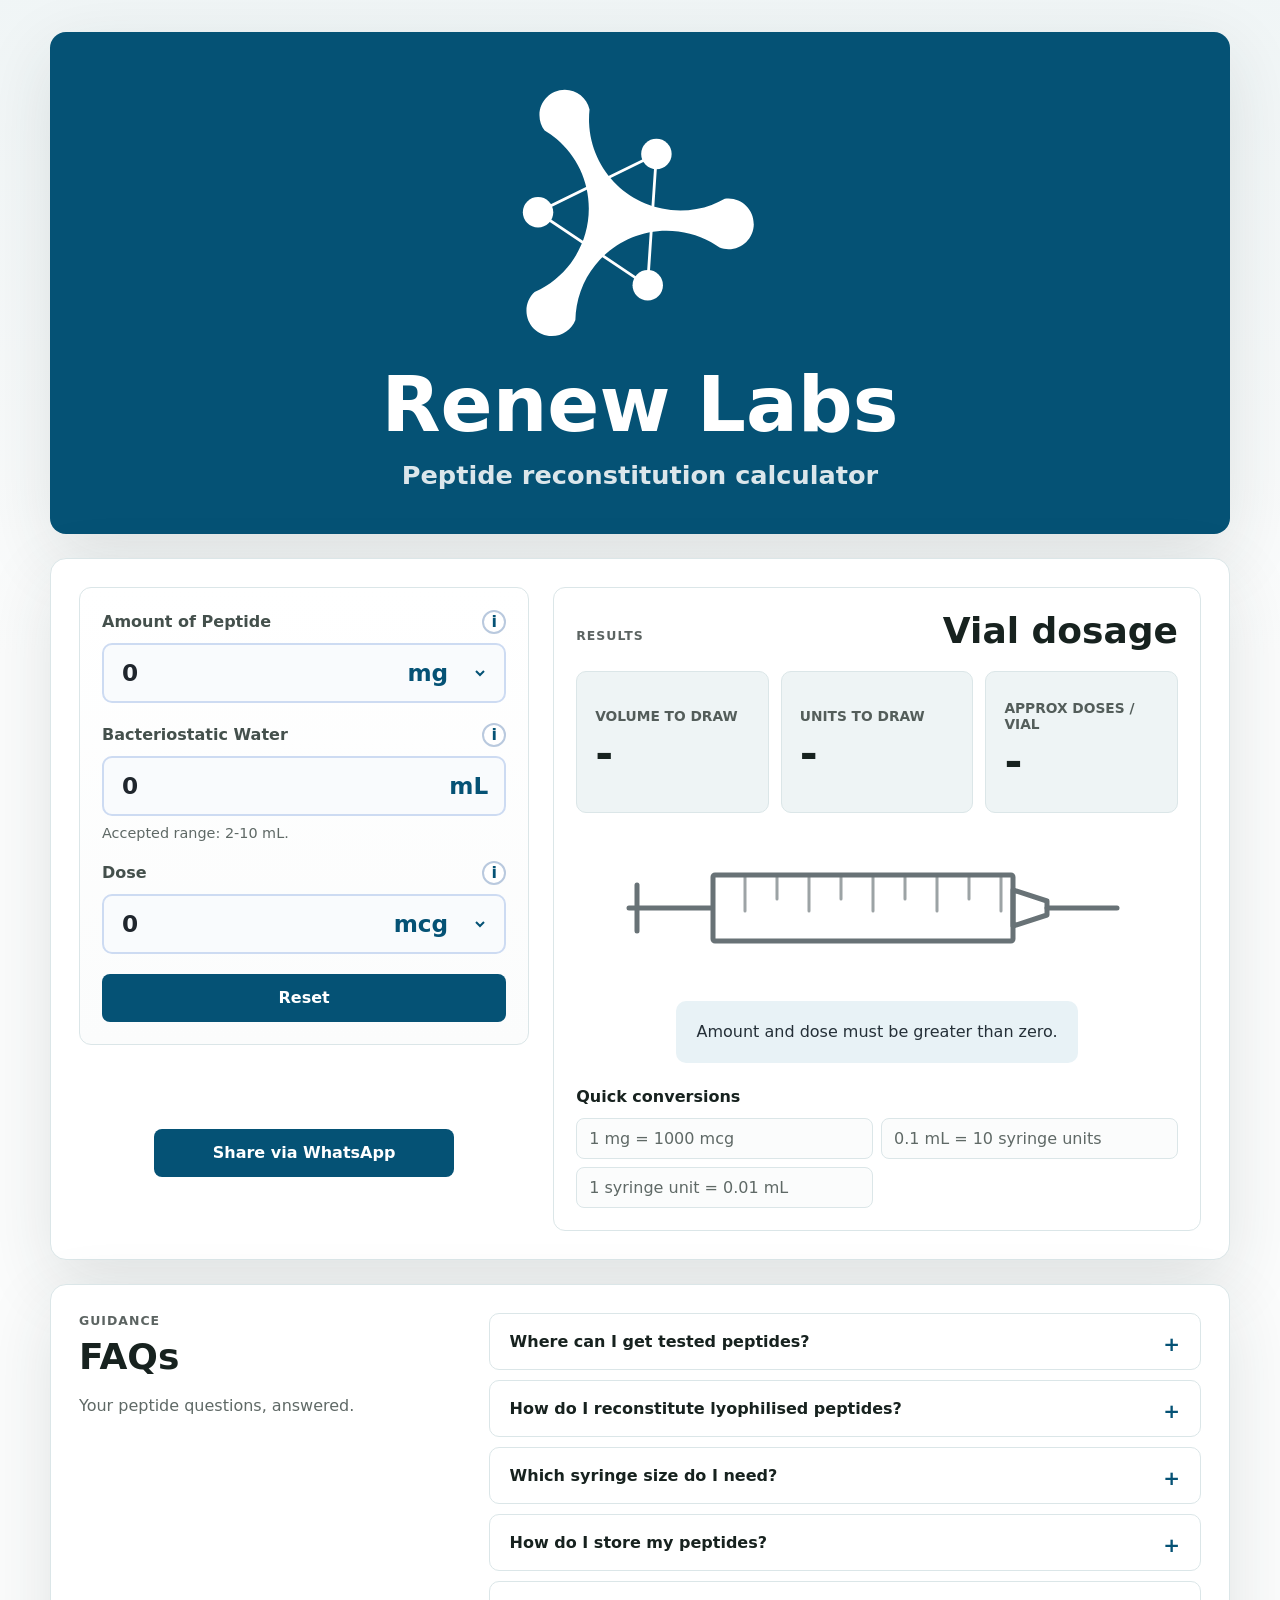
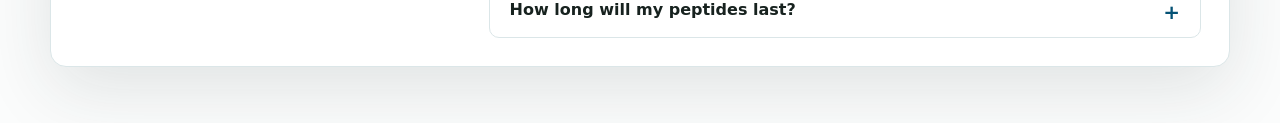
==== commit 4925ac19: "Add files via upload" ====
--- a/index.html
+++ b/index.html
@@ -137,7 +137,7 @@
           <p>Your peptide questions, answered.</p>
         </div>
         <div class="faq-list" id="faqList">
-          <details class="faq-item" open>
+          <details class="faq-item">
             <summary>Where can I get tested peptides?</summary>
             <div class="faq-answer">
               <p>Renew Labs is able to provide you with peptides and research chemicals that are independently tested. Orders can be placed <a href="https://docs.google.com/forms/d/e/1FAIpQLSeEyYjb_Fmcx5XELqRgr7oAa_qQSYLa3wfYa4VR-rdAORuOLg/viewform?usp=dialog" target="_blank" rel="noopener">here</a>. Additional pricing can be viewed <a href="https://docs.google.com/spreadsheets/d/1JMVdBty3tJZyBeeeDLBATM9cYKSkeTKWLF8yid1AKjs/edit?usp=sharing" target="_blank" rel="noopener">here</a>.</p>
--- a/styles.css
+++ b/styles.css
@@ -0,0 +1,574 @@
+:root {
+  --ink: #17221f;
+  --muted: #5f6966;
+  --soft: #eef4f5;
+  --paper: #fbfcfc;
+  --card: #ffffff;
+  --line: #dbe6e8;
+  --blue: #055275;
+  --blue-deep: #04445f;
+  --blue-soft: #e8f2f6;
+  --green: #274c4f;
+  --cream: #f7f4ee;
+  --danger: #8d3d39;
+  --shadow: 0 22px 70px rgba(29, 47, 52, 0.12);
+  --radius: 8px;
+  color-scheme: light;
+  font-family:
+    Inter, ui-sans-serif, system-ui, -apple-system, BlinkMacSystemFont, "Segoe UI",
+    sans-serif;
+}
+
+* {
+  box-sizing: border-box;
+}
+
+html {
+  scroll-behavior: smooth;
+}
+
+body {
+  min-height: 100vh;
+  margin: 0;
+  color: var(--ink);
+  background:
+    linear-gradient(180deg, rgba(238, 244, 245, 0.84), rgba(251, 252, 252, 0.94) 38%),
+    var(--paper);
+}
+
+button,
+input,
+select {
+  font: inherit;
+}
+
+button {
+  cursor: pointer;
+}
+
+.page-shell {
+  width: min(1180px, calc(100% - 28px));
+  margin: 0 auto;
+  padding: 32px 0 56px;
+}
+
+.hero {
+  display: grid;
+  min-height: 430px;
+  padding: 42px 34px;
+  color: #fff;
+  background: var(--blue);
+  border-radius: 16px;
+  box-shadow: var(--shadow);
+  place-items: center;
+}
+
+.hero-copy {
+  display: grid;
+  justify-items: center;
+  max-width: 680px;
+  text-align: center;
+}
+
+.hero-copy img,
+.hero-copy .inline-logo {
+  display: block;
+  width: clamp(150px, 24vw, 260px);
+  height: auto;
+}
+
+.hero-copy .inline-logo svg {
+  display: block;
+  width: 100%;
+  height: auto;
+}
+
+.hero-copy strong {
+  margin-top: 18px;
+  font-size: clamp(2.2rem, 6vw, 4.8rem);
+  line-height: 0.95;
+}
+
+.eyebrow {
+  margin: 0 0 8px;
+  color: color-mix(in srgb, currentColor 70%, transparent);
+  font-size: 0.78rem;
+  font-weight: 760;
+  letter-spacing: 0.08em;
+  text-transform: uppercase;
+}
+
+.hero h1,
+.calculator-card h2,
+.faq-shell h2 {
+  margin: 0;
+  letter-spacing: 0;
+}
+
+.hero h1 {
+  max-width: 640px;
+  margin-top: 18px;
+  color: rgba(255, 255, 255, 0.86);
+  font-size: clamp(1.15rem, 2.5vw, 1.6rem);
+  font-weight: 640;
+  line-height: 1.25;
+}
+
+.calculator-card,
+.faq-shell {
+  margin-top: 24px;
+  padding: 28px;
+  background: var(--card);
+  border: 1px solid var(--line);
+  border-radius: 16px;
+  box-shadow: var(--shadow);
+}
+
+.calculator-card h2,
+.faq-shell h2 {
+  font-size: clamp(1.6rem, 3vw, 2.25rem);
+}
+
+.content-grid {
+  display: grid;
+  grid-template-columns: minmax(320px, 0.82fr) minmax(0, 1.18fr);
+  gap: 24px;
+  align-items: start;
+}
+
+.input-stack {
+  display: grid;
+  gap: 20px;
+}
+
+.input-panel,
+.results-panel {
+  display: grid;
+  gap: 20px;
+  padding: 22px;
+  background: #fff;
+  border: 1px solid var(--line);
+  border-radius: 12px;
+}
+
+.input-panel {
+  background: linear-gradient(180deg, #fff, #fbfcfc);
+}
+
+.field {
+  display: grid;
+  gap: 9px;
+}
+
+.field label {
+  display: flex;
+  align-items: center;
+  justify-content: space-between;
+  gap: 12px;
+  color: #44504c;
+  font-size: 1rem;
+  font-weight: 740;
+}
+
+.info-dot {
+  position: relative;
+  display: inline-grid;
+  width: 24px;
+  height: 24px;
+  flex: 0 0 auto;
+  color: var(--blue);
+  place-items: center;
+  border: 2px solid #b9c9de;
+  border-radius: 999px;
+  background: #fff;
+  font-weight: 800;
+  line-height: 1;
+  touch-action: manipulation;
+}
+
+.tip-pop {
+  position: fixed;
+  z-index: 20;
+  max-width: min(300px, calc(100vw - 28px));
+  padding: 10px 12px;
+  color: #fff;
+  font-size: 0.86rem;
+  font-weight: 680;
+  line-height: 1.35;
+  background: var(--ink);
+  border-radius: 8px;
+  box-shadow: 0 14px 40px rgba(23, 34, 31, 0.18);
+}
+
+.tip-pop::before {
+  content: "";
+  position: absolute;
+  top: -6px;
+  left: 18px;
+  width: 12px;
+  height: 12px;
+  background: var(--ink);
+  transform: rotate(45deg);
+}
+
+.input-wrap {
+  display: grid;
+  grid-template-columns: minmax(0, 1fr) auto;
+  align-items: center;
+  min-height: 60px;
+  padding: 0 16px;
+  background: #f9fbfd;
+  border: 2px solid #cddbf2;
+  border-radius: 10px;
+}
+
+.input-wrap:focus-within {
+  border-color: var(--blue);
+  box-shadow: 0 0 0 4px rgba(56, 85, 121, 0.12);
+}
+
+.input-wrap input,
+.input-wrap select {
+  min-width: 0;
+  height: 56px;
+  color: #20262d;
+  font-size: 1.45rem;
+  font-weight: 720;
+  line-height: 1;
+  border: 0;
+  outline: 0;
+  background: transparent;
+}
+
+.input-wrap input[type="number"] {
+  appearance: textfield;
+  -moz-appearance: textfield;
+}
+
+.input-wrap input[type="number"]::-webkit-outer-spin-button,
+.input-wrap input[type="number"]::-webkit-inner-spin-button {
+  margin: 0;
+  appearance: none;
+  -webkit-appearance: none;
+}
+
+.input-wrap span,
+.input-wrap select {
+  display: flex;
+  align-items: center;
+  justify-content: flex-end;
+  min-height: 56px;
+  color: var(--blue);
+  font-size: 1.45rem;
+  font-weight: 780;
+  line-height: 1;
+  text-align: right;
+}
+
+.unit-select {
+  grid-template-columns: minmax(0, 1fr) 108px;
+}
+
+.unit-select select {
+  padding: 0 24px 0 0;
+}
+
+.hint {
+  margin: 0;
+  color: var(--muted);
+  font-size: 0.9rem;
+}
+
+.button-row {
+  display: grid;
+  grid-template-columns: auto;
+  gap: 10px;
+}
+
+.primary-action,
+.secondary-action {
+  min-height: 48px;
+  padding: 0 18px;
+  color: #fff;
+  font-weight: 780;
+  border: 0;
+  border-radius: 8px;
+  background: var(--blue);
+  touch-action: manipulation;
+}
+
+.primary-action:hover,
+.secondary-action:hover {
+  background: var(--blue-deep);
+}
+
+.secondary-action {
+  width: 100%;
+}
+
+.share-action {
+  justify-self: center;
+  width: min(300px, 100%);
+  margin-top: clamp(18px, 5vw, 76px);
+}
+
+.result-head {
+  display: flex;
+  align-items: end;
+  justify-content: space-between;
+  gap: 12px;
+}
+
+.result-grid {
+  display: grid;
+  grid-template-columns: repeat(3, minmax(0, 1fr));
+  gap: 12px;
+}
+
+.result-tile {
+  display: grid;
+  gap: 8px;
+  min-height: 142px;
+  padding: 18px;
+  align-content: center;
+  background: var(--soft);
+  border: 1px solid var(--line);
+  border-radius: 10px;
+}
+
+.result-tile.featured {
+  color: #fff;
+  background: var(--blue);
+  border-color: var(--blue);
+}
+
+.result-tile.featured span {
+  color: #fff;
+}
+
+.results-panel.invalid-state .result-tile.featured {
+  color: var(--ink);
+  background: var(--soft);
+  border-color: var(--line);
+}
+
+.results-panel.invalid-state .result-tile.featured span {
+  color: color-mix(in srgb, var(--ink) 72%, transparent);
+}
+
+.result-tile span {
+  color: color-mix(in srgb, currentColor 72%, transparent);
+  font-size: 0.86rem;
+  font-weight: 750;
+  text-transform: uppercase;
+}
+
+.result-tile strong {
+  font-size: clamp(1.65rem, 4vw, 2.7rem);
+  line-height: 1;
+}
+
+.syringe-wrap {
+  display: grid;
+  justify-items: center;
+  gap: 18px;
+}
+
+.dose-illustration {
+  width: min(520px, 88%);
+  height: auto;
+  color: #687276;
+  fill: none;
+  stroke: currentColor;
+  stroke-linecap: round;
+  stroke-linejoin: round;
+  stroke-width: 5;
+}
+
+.syringe-fill {
+  fill: var(--blue);
+  opacity: 0.92;
+  stroke: none;
+}
+
+.syringe-marks {
+  stroke-width: 3;
+  opacity: 0.65;
+}
+
+#syringeDisclaimer,
+.note-box {
+  margin: 0;
+  padding: 18px 20px;
+  color: #253038;
+  line-height: 1.65;
+  background: var(--blue-soft);
+  border-radius: 10px;
+}
+
+.note-box {
+  background: #f0f7f2;
+}
+
+.quick-conversions {
+  display: grid;
+  gap: 12px;
+  padding-top: 4px;
+}
+
+.quick-conversions h3 {
+  margin: 0;
+  font-size: 1rem;
+}
+
+.conversion-grid {
+  display: grid;
+  grid-template-columns: repeat(2, minmax(0, 1fr));
+  gap: 8px;
+}
+
+.conversion-grid span {
+  padding: 10px 12px;
+  color: var(--muted);
+  background: #fbfcfc;
+  border: 1px solid var(--line);
+  border-radius: 8px;
+}
+
+.faq-shell {
+  display: grid;
+  grid-template-columns: 0.7fr 1.3fr;
+  gap: 26px;
+  align-items: start;
+}
+
+.faq-copy {
+  position: sticky;
+  top: 20px;
+}
+
+.faq-copy p:not(.eyebrow) {
+  color: var(--muted);
+  line-height: 1.65;
+}
+
+.faq-list {
+  display: grid;
+  gap: 10px;
+}
+
+.faq-item {
+  border: 1px solid var(--line);
+  border-radius: 10px;
+  background: #fff;
+}
+
+.faq-item summary {
+  padding: 18px 20px;
+  font-weight: 780;
+  list-style: none;
+  cursor: pointer;
+}
+
+.faq-item summary::-webkit-details-marker {
+  display: none;
+}
+
+.faq-item summary::after {
+  content: "+";
+  float: right;
+  color: var(--blue);
+  font-size: 1.25rem;
+}
+
+.faq-item[open] summary::after {
+  content: "-";
+}
+
+.faq-answer {
+  padding: 0 20px 20px;
+  color: var(--muted);
+  line-height: 1.65;
+}
+
+.faq-answer p {
+  margin: 0 0 12px;
+}
+
+.faq-answer p:last-child {
+  margin-bottom: 0;
+}
+
+.faq-answer a {
+  color: var(--blue);
+  font-weight: 750;
+}
+
+.faq-answer ol,
+.faq-answer ul {
+  margin: 0;
+  padding-left: 1.2rem;
+}
+
+.faq-answer .spaced-list {
+  margin-bottom: 24px;
+}
+
+.invalid {
+  color: var(--danger);
+}
+
+@media (max-width: 900px) {
+  .hero,
+  .content-grid,
+  .faq-shell {
+    grid-template-columns: 1fr;
+  }
+
+  .hero {
+    min-height: auto;
+  }
+
+  .result-grid {
+    grid-template-columns: 1fr;
+  }
+
+  .faq-copy {
+    position: static;
+  }
+}
+
+@media (max-width: 560px) {
+  .page-shell {
+    width: min(100% - 18px, 1180px);
+    padding-top: 9px;
+  }
+
+  .hero,
+  .calculator-card,
+  .faq-shell,
+  .input-panel,
+  .results-panel {
+    padding: 18px;
+  }
+
+  .button-row,
+  .result-head {
+    align-items: stretch;
+    flex-direction: column;
+  }
+
+  .conversion-grid {
+    grid-template-columns: 1fr;
+  }
+
+  .dose-illustration {
+    width: min(360px, 100%);
+  }
+
+  .input-wrap input,
+  .input-wrap select,
+  .input-wrap span {
+    font-size: 1.18rem;
+  }
+}
